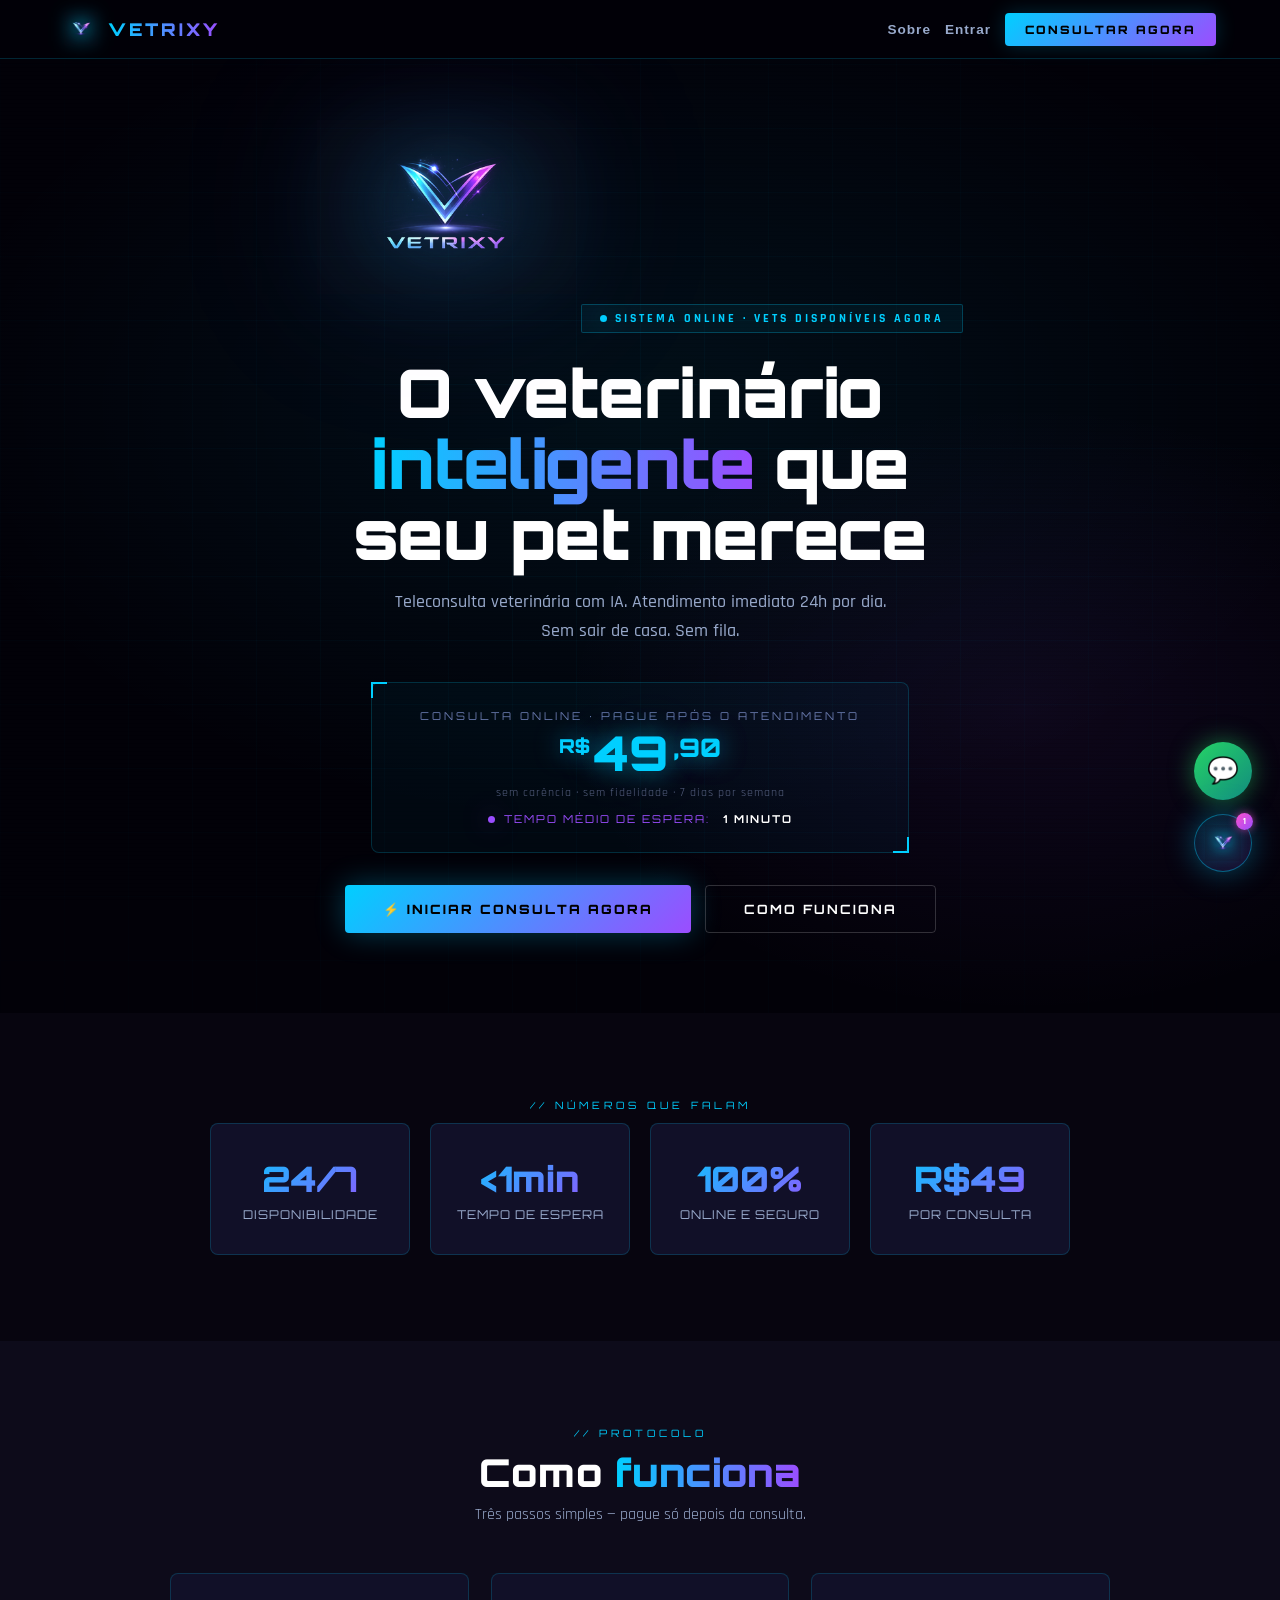
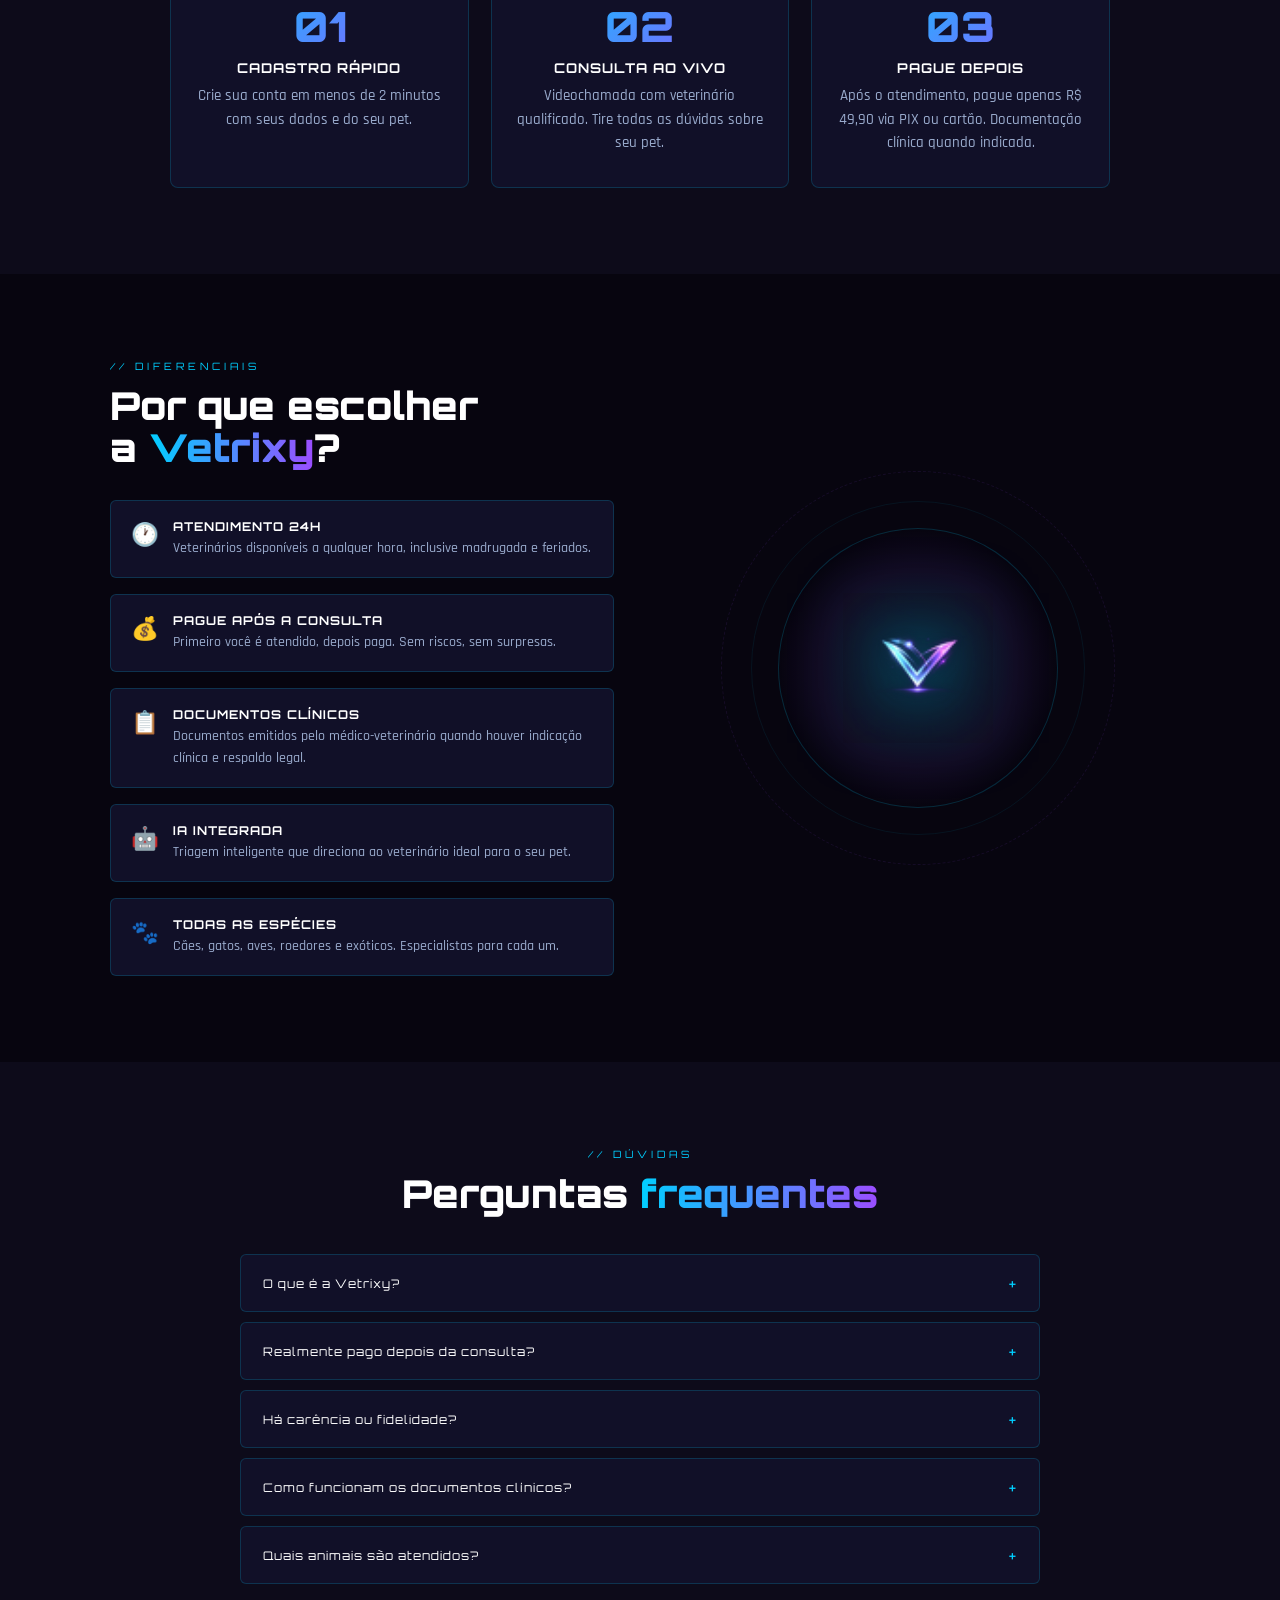
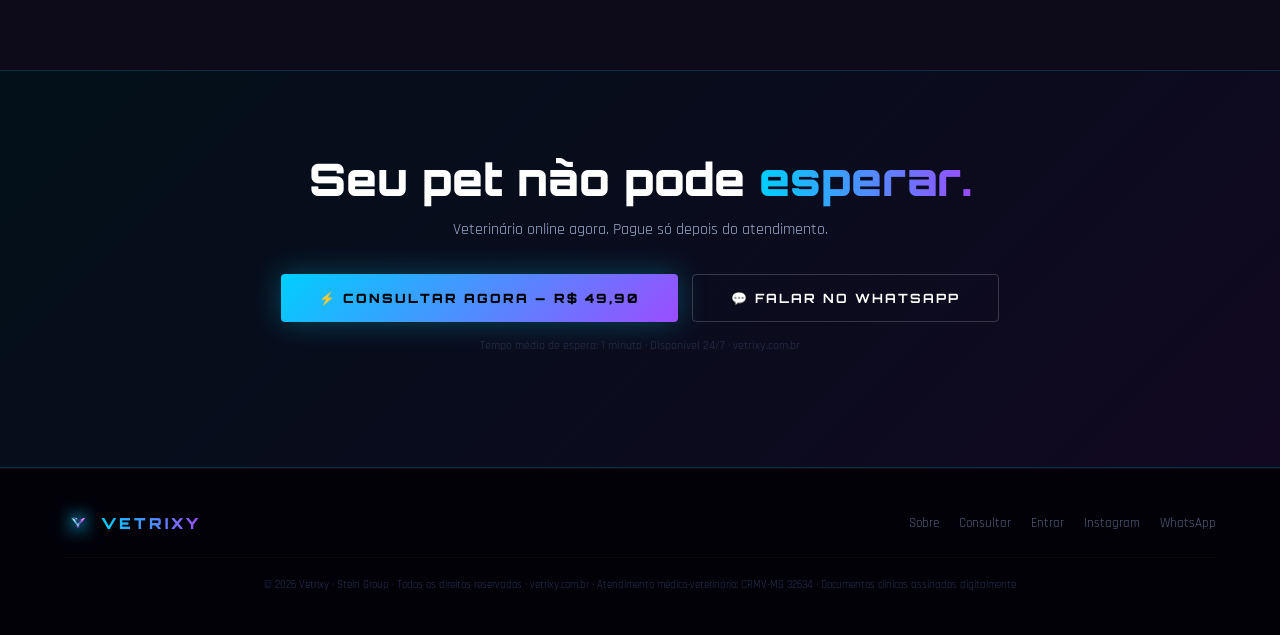
==== dashboard.html @ 33689be7 "Add files via upload" ====
<!DOCTYPE html>
<html lang="pt-BR">
<head>
<meta charset="UTF-8">
<meta name="viewport" content="width=device-width, initial-scale=1.0">
<title>Vetrixy – Dashboard Veterinário</title>
<script src="supabase.js"></script>
<link href="https://fonts.googleapis.com/css2?family=Orbitron:wght@400;700;900&family=Rajdhani:wght@400;500;600;700&display=swap" rel="stylesheet">
<link href="ai-copilot.css" rel="stylesheet">
<link href="professional-dashboard.css" rel="stylesheet">
<style>
:root{--c:#00cfff;--p:#9b4dff;--pk:#d44dff;--darker:#020108;--dark:#07050f;--mid:#0d0b1a;--card:#111028;--border:rgba(0,207,255,0.18)}
*{margin:0;padding:0;box-sizing:border-box}
[hidden]{display:none!important}
body{font-family:'Rajdhani',sans-serif;background:var(--darker);color:#fff;min-height:100vh;display:flex}
.sidebar{width:220px;flex-shrink:0;background:var(--dark);border-right:1px solid var(--border);display:flex;flex-direction:column;position:fixed;left:0;top:0;bottom:0;z-index:100}
.sb-logo{padding:18px 16px;border-bottom:1px solid var(--border);display:flex;align-items:center;gap:9px}
.sb-logo img{height:28px;filter:drop-shadow(0 0 7px var(--c))}
.sb-brand{font-family:'Orbitron',sans-serif;font-weight:900;font-size:.9rem;letter-spacing:3px;background:linear-gradient(90deg,var(--c),var(--p));-webkit-background-clip:text;-webkit-text-fill-color:transparent;background-clip:text}
.sb-user{padding:16px;border-bottom:1px solid var(--border);text-align:center}
.sb-avatar{width:50px;height:50px;border-radius:50%;background:linear-gradient(135deg,rgba(0,207,255,.2),rgba(155,77,255,.2));border:2px solid var(--c);display:flex;align-items:center;justify-content:center;font-size:1.3rem;margin:0 auto 8px}
.sb-name{font-family:'Orbitron',sans-serif;font-size:.72rem;color:#fff;font-weight:700;letter-spacing:1px}
.sb-crmv{font-size:.7rem;color:#556080;margin-top:2px}
.sb-online{display:flex;align-items:center;justify-content:center;gap:5px;font-size:.65rem;color:var(--c);margin-top:4px;font-family:'Orbitron',sans-serif;letter-spacing:1px}
.dot{width:6px;height:6px;border-radius:50%;background:var(--c);animation:blink 1.3s infinite}
@keyframes blink{0%,100%{opacity:1}50%{opacity:.15}}
.sb-nav{flex:1;padding:10px 0}
.sb-item{display:flex;align-items:center;gap:10px;padding:12px 16px;cursor:pointer;color:#99aacc;font-weight:600;font-size:.88rem;border-left:3px solid transparent;background:none;border-top:none;border-right:none;border-bottom:none;width:100%;text-align:left;transition:all .2s}
.sb-item:hover{color:#fff;background:rgba(0,207,255,.05)}
.sb-item.active{color:var(--c);background:rgba(0,207,255,.08);border-left-color:var(--c)}
.sb-item .ic{font-size:1rem;width:20px;text-align:center}
.sb-sep{height:1px;background:rgba(255,255,255,.05);margin:6px 14px}
.sb-footer{padding:14px 16px;border-top:1px solid var(--border)}
.btn-logout{width:100%;background:transparent;border:1px solid rgba(255,79,107,.3);color:#ff8099;padding:9px;border-radius:6px;cursor:pointer;font-family:'Orbitron',sans-serif;font-size:.6rem;letter-spacing:2px;font-weight:700;transition:all .2s}
.btn-logout:hover{background:rgba(255,79,107,.1)}
.main{margin-left:220px;flex:1;display:flex;flex-direction:column;min-height:100vh}
.topbar{background:rgba(7,5,15,.95);backdrop-filter:blur(16px);border-bottom:1px solid var(--border);padding:12px 24px;display:flex;align-items:center;justify-content:space-between;position:sticky;top:0;z-index:50}
.topbar-title{font-family:'Orbitron',sans-serif;font-weight:900;font-size:.86rem;color:#fff;letter-spacing:2px}
.topbar-right{display:flex;align-items:center;gap:12px}
.menu-tog{display:none;background:none;border:none;color:#fff;font-size:1.2rem;cursor:pointer}
.btn-new{background:linear-gradient(135deg,var(--c),var(--p));color:#000;padding:8px 18px;border-radius:4px;border:none;font-family:'Orbitron',sans-serif;font-weight:900;font-size:.65rem;letter-spacing:2px;cursor:pointer;transition:all .2s}
.btn-new:hover{box-shadow:0 0 18px rgba(0,207,255,.4)}
.content{flex:1;padding:24px}
.page{display:none}
.page.active{display:block}

/* STATS */
.stats{display:grid;grid-template-columns:repeat(auto-fit,minmax(160px,1fr));gap:14px;margin-bottom:24px}
.stat{background:var(--card);border:1px solid var(--border);border-radius:9px;padding:20px 16px;transition:border-color .3s;position:relative;overflow:hidden}
.stat::before{content:'';position:absolute;top:0;left:0;right:0;height:2px;background:linear-gradient(90deg,var(--c),var(--p));opacity:0;transition:opacity .3s}
.stat:hover{border-color:rgba(0,207,255,.4)}
.stat:hover::before{opacity:1}
.stat-ic{font-size:1.4rem;margin-bottom:8px}
.stat-val{font-family:'Orbitron',sans-serif;font-weight:900;font-size:1.6rem;background:linear-gradient(135deg,var(--c),var(--p));-webkit-background-clip:text;-webkit-text-fill-color:transparent;background-clip:text}
.stat-lbl{font-size:.72rem;color:#99aacc;margin-top:3px;font-family:'Orbitron',sans-serif;letter-spacing:.5px}

/* SECTION HEADERS */
.sec-hdr{display:flex;align-items:center;justify-content:space-between;margin-bottom:16px}
.sec-tag{font-family:'Orbitron',sans-serif;font-size:.58rem;letter-spacing:3px;color:var(--c);margin-bottom:4px}
.sec-title{font-family:'Orbitron',sans-serif;font-weight:900;font-size:.9rem;color:#fff;letter-spacing:1px}

/* TABLE */
.tbl-wrap{background:var(--card);border:1px solid var(--border);border-radius:9px;overflow:hidden;margin-bottom:20px}
.tbl{width:100%;border-collapse:collapse}
.tbl th{font-family:'Orbitron',sans-serif;font-size:.58rem;letter-spacing:2px;color:var(--c);text-align:left;padding:12px 14px;border-bottom:1px solid var(--border);background:rgba(0,207,255,.03);text-transform:uppercase}
.tbl td{padding:13px 14px;border-bottom:1px solid rgba(255,255,255,.05);font-size:.88rem;color:#ccd6ff;font-weight:500;vertical-align:middle}
.tbl tr:hover td{background:rgba(0,207,255,.03);color:#fff}
.tbl tr:last-child td{border-bottom:none}
.badge{display:inline-block;padding:3px 9px;border-radius:3px;font-family:'Orbitron',sans-serif;font-size:.56rem;letter-spacing:1px;font-weight:700}
.bd-ok{background:rgba(0,207,255,.12);color:var(--c);border:1px solid rgba(0,207,255,.25)}
.bd-pend{background:rgba(155,77,255,.12);color:var(--p);border:1px solid rgba(155,77,255,.25)}
.bd-urg{background:rgba(255,79,107,.12);color:#ff8099;border:1px solid rgba(255,79,107,.25)}
.btn-tbl{background:rgba(0,207,255,.08);border:1px solid rgba(0,207,255,.2);color:var(--c);padding:5px 12px;border-radius:4px;cursor:pointer;font-family:'Orbitron',sans-serif;font-size:.58rem;letter-spacing:1px;transition:all .2s;font-weight:700}
.btn-tbl:hover{background:rgba(0,207,255,.2)}
.btn-tbl.warn{color:#ff8099;border-color:rgba(255,79,107,.3);background:rgba(255,79,107,.08)}
.btn-tbl.warn:hover{background:rgba(255,79,107,.18)}
.tbl-actions{display:flex;gap:6px;flex-wrap:wrap;justify-content:flex-end}
.patient-hero{display:flex;justify-content:space-between;gap:18px;align-items:flex-start;margin-bottom:16px;padding:18px;border:1px solid var(--border);border-radius:9px;background:linear-gradient(135deg,rgba(0,207,255,.07),rgba(155,77,255,.08))}
.patient-name{font-family:'Orbitron',sans-serif;font-size:1.1rem;font-weight:900;color:#fff;margin-bottom:5px}
.patient-meta{color:#99aacc;font-size:.88rem}
.detail-grid{display:grid;grid-template-columns:repeat(3,1fr);gap:10px;margin-bottom:16px}
.detail-item{background:#15112a;border:1px solid rgba(255,255,255,.06);padding:12px;border-radius:7px;min-height:66px}
.detail-item small{display:block;color:var(--c);font-family:'Orbitron',sans-serif;font-size:.52rem;letter-spacing:1.4px;margin-bottom:5px;text-transform:uppercase}
.detail-item span{color:#e9edff;font-weight:600;word-break:break-word}
.quick-actions{display:flex;gap:8px;flex-wrap:wrap;margin-bottom:16px}
.history-list{display:flex;flex-direction:column;gap:8px}
.history-item{display:flex;justify-content:space-between;gap:12px;align-items:center;padding:11px 12px;border:1px solid rgba(255,255,255,.07);background:#15112a;border-radius:7px}
.history-item strong{color:#fff}.history-item small{color:#7080a8}
.admin-note{padding:12px 14px;border:1px solid rgba(155,77,255,.3);background:rgba(155,77,255,.08);border-radius:7px;color:#c9b1ff;margin-bottom:16px}

/* MODAL */
.modal-ov{position:fixed;inset:0;z-index:500;background:rgba(0,0,0,.85);display:none;align-items:center;justify-content:center;padding:16px}
.modal-ov.open{display:flex}
.modal{background:#0d0b1a;border:1px solid var(--border);border-radius:12px;width:100%;max-width:700px;max-height:90vh;overflow-y:auto;animation:min .25s ease}
@keyframes min{from{opacity:0;transform:translateY(16px)}to{opacity:1;transform:none}}
.modal-hdr{padding:18px 22px;border-bottom:1px solid var(--border);display:flex;align-items:center;justify-content:space-between;position:sticky;top:0;background:#0d0b1a;z-index:1}
.modal-title{font-family:'Orbitron',sans-serif;font-size:.82rem;color:#fff;letter-spacing:2px}
.modal-body{padding:22px}
.btn-close{background:rgba(255,255,255,.08);border:none;color:#fff;width:32px;height:32px;border-radius:5px;cursor:pointer;font-size:1.1rem}

/* FORMS */
.fgrid2{display:grid;grid-template-columns:1fr 1fr;gap:14px;margin-bottom:14px}
.fgrid3{display:grid;grid-template-columns:1fr 1fr 1fr;gap:14px;margin-bottom:14px}
.fgrid1{display:grid;grid-template-columns:1fr;gap:14px;margin-bottom:14px}
.f{display:flex;flex-direction:column;gap:6px}
.f label{font-family:'Orbitron',sans-serif;font-size:.58rem;letter-spacing:2px;color:var(--c);font-weight:600;text-transform:uppercase}
.f input,.f select,.f textarea{background:#1a1530;border:1.5px solid #2a3060;border-radius:6px;padding:11px 13px;color:#fff;font-family:'Rajdhani',sans-serif;font-size:.93rem;font-weight:600;outline:none;transition:border-color .2s;width:100%}
.f input:focus,.f select:focus,.f textarea:focus{border-color:var(--c);box-shadow:0 0 0 3px rgba(0,207,255,.1)}
.f input::placeholder,.f textarea::placeholder{color:#445070;font-weight:400}
.f select option{background:#1a1530}
.f textarea{resize:vertical;min-height:80px;line-height:1.5}
.card-sec{background:var(--card);border:1px solid var(--border);border-radius:9px;padding:18px;margin-bottom:14px}
.card-sec-title{font-family:'Orbitron',sans-serif;font-size:.62rem;letter-spacing:2px;color:var(--c);margin-bottom:14px;display:flex;align-items:center;gap:8px}
.card-sec-title::after{content:'';flex:1;height:1px;background:var(--border)}
.med-list{display:flex;flex-direction:column;gap:9px;margin-bottom:10px}
.med-row{display:grid;grid-template-columns:2fr 1fr 1fr 1fr 34px;gap:9px;align-items:end;background:rgba(0,207,255,.03);border:1px solid rgba(0,207,255,.1);border-radius:6px;padding:11px}
.exam-row{display:grid;grid-template-columns:2fr 1fr 34px;gap:9px;align-items:end;background:rgba(155,77,255,.03);border:1px solid rgba(155,77,255,.1);border-radius:6px;padding:11px}
.btn-add{background:rgba(0,207,255,.08);border:1px solid rgba(0,207,255,.25);color:var(--c);padding:8px 16px;border-radius:5px;cursor:pointer;font-family:'Orbitron',sans-serif;font-size:.6rem;letter-spacing:2px;font-weight:700;transition:all .2s}
.btn-add:hover{background:rgba(0,207,255,.18)}
.btn-add-p{background:rgba(155,77,255,.08);border:1px solid rgba(155,77,255,.25);color:var(--p);padding:8px 16px;border-radius:5px;cursor:pointer;font-family:'Orbitron',sans-serif;font-size:.6rem;letter-spacing:2px;font-weight:700;transition:all .2s}
.btn-add-p:hover{background:rgba(155,77,255,.18)}
.btn-rm{background:rgba(255,79,107,.08);border:1px solid rgba(255,79,107,.25);color:#ff8099;width:34px;height:34px;border-radius:5px;cursor:pointer;font-size:.9rem;transition:all .2s}
.btn-rm:hover{background:rgba(255,79,107,.2)}
.modal-footer{padding:16px 22px;border-top:1px solid var(--border);display:flex;gap:10px;justify-content:flex-end}
.btn-save{background:linear-gradient(135deg,var(--c),var(--p));color:#000;padding:12px 28px;border-radius:5px;border:none;font-family:'Orbitron',sans-serif;font-weight:900;font-size:.72rem;letter-spacing:2px;cursor:pointer;transition:all .25s;box-shadow:0 0 20px rgba(0,207,255,.25)}
.btn-save:hover{transform:translateY(-1px);box-shadow:0 0 35px rgba(0,207,255,.45)}
.btn-pdf{background:rgba(155,77,255,.1);border:1px solid rgba(155,77,255,.3);color:var(--p);padding:12px 22px;border-radius:5px;border:none;font-family:'Orbitron',sans-serif;font-weight:700;font-size:.68rem;letter-spacing:2px;cursor:pointer;transition:all .2s}
.btn-pdf:hover{background:rgba(155,77,255,.2)}
.btn-ghost{background:transparent;border:1.5px solid #3a4070;color:#ccd6ff;padding:12px 22px;border-radius:5px;font-family:'Orbitron',sans-serif;font-weight:700;font-size:.7rem;letter-spacing:2px;cursor:pointer;transition:all .2s}
.btn-ghost:hover{border-color:#fff;color:#fff}

/* DOC TABS */
.doc-tabs{display:flex;gap:8px;margin-bottom:16px;flex-wrap:wrap}
.doc-tab{padding:8px 16px;border-radius:5px;border:1px solid #2a3060;background:#1a1530;color:#99aacc;font-family:'Orbitron',sans-serif;font-size:.62rem;letter-spacing:1px;cursor:pointer;transition:all .2s;font-weight:700}
.doc-tab.active{background:rgba(0,207,255,.1);border-color:var(--c);color:var(--c)}
.doc-panel{display:none}
.doc-panel.active{display:block}

/* LOADING */
.loading{text-align:center;padding:40px;color:#556080;font-family:'Orbitron',sans-serif;font-size:.75rem;letter-spacing:2px}

/* EMPTY */
.empty{text-align:center;padding:48px 20px;color:#445070}
.empty-ic{font-size:2.8rem;margin-bottom:12px;opacity:.4}
.empty p{font-size:.88rem;margin-bottom:14px}

/* SEARCH */
.search-bar{display:flex;gap:10px;margin-bottom:18px}
.search-bar input{flex:1;background:#1a1530;border:1.5px solid #2a3060;border-radius:7px;padding:10px 14px;color:#fff;font-family:'Rajdhani',sans-serif;font-size:.9rem;outline:none;transition:border-color .2s}
.search-bar input:focus{border-color:var(--c)}
.search-bar input::placeholder{color:#445070}

/* LANG SELECT */
.lang-sel{display:flex;gap:6px;margin-bottom:14px}
.lang-btn{padding:7px 14px;border-radius:4px;border:1px solid #2a3060;background:#1a1530;color:#ccd6ff;font-family:'Orbitron',sans-serif;font-size:.6rem;letter-spacing:1px;cursor:pointer;transition:all .2s;font-weight:700}
.lang-btn.active{background:rgba(0,207,255,.12);border-color:var(--c);color:var(--c)}

@media(max-width:768px){
  .sidebar{transform:translateX(-100%);transition:transform .3s}
  .sidebar.open{transform:translateX(0)}
  .main{margin-left:0}
  .menu-tog{display:block}
  .fgrid2,.fgrid3{grid-template-columns:1fr}
  .med-row{grid-template-columns:1fr 1fr}
  .exam-row{grid-template-columns:1fr}
  .stats{grid-template-columns:1fr 1fr}
  .detail-grid{grid-template-columns:1fr 1fr}
  .patient-hero{flex-direction:column}
  .tbl-actions{justify-content:flex-start}
}
</style>
</head>
<body>

<!-- SIDEBAR -->
<aside class="sidebar" id="sidebar">
  <div class="sb-logo">
    <img src="[data-uri]" alt="V">
    <span class="sb-brand">VETRIXY</span>
  </div>
  <div class="sb-user">
    <div class="sb-avatar">🩺</div>
    <div class="sb-name" id="sb-nome">Carregando...</div>
    <div class="sb-crmv" id="sb-crmv"></div>
    <div class="sb-online"><span class="dot"></span>ONLINE</div>
  </div>
  <nav class="sb-nav">
    <button class="sb-item active" onclick="showPage('home',this)"><span class="ic">🏠</span>Dashboard</button>
    <button class="sb-item" onclick="showPage('pacientes',this)"><span class="ic">🐾</span>Pacientes</button>
    <button class="sb-item" onclick="showPage('prontuarios',this)"><span class="ic">📋</span>Prontuários</button>
    <button class="sb-item" onclick="showPage('receitas',this)"><span class="ic">💊</span>Receituários</button>
    <button class="sb-item" onclick="showPage('requisicoes',this)"><span class="ic">🔬</span>Requisições</button>
    <button class="sb-item" onclick="showPage('ia',this)"><span class="ic">✦</span>Copiloto IA</button>
    <div class="sb-sep"></div>
    <button class="sb-item" id="nav-admin" hidden onclick="showPage('admin',this)"><span class="ic">🛡️</span>Administração</button>
    <button class="sb-item" onclick="showPage('perfil',this)"><span class="ic">👤</span>Meu Perfil</button>
  </nav>
  <div class="sb-footer">
    <button class="btn-logout" onclick="logout()">⏻ SAIR</button>
  </div>
</aside>

<!-- MAIN -->
<div class="main">
  <div class="topbar">
    <div style="display:flex;align-items:center;gap:12px">
      <button class="menu-tog" onclick="document.getElementById('sidebar').classList.toggle('open')">☰</button>
      <span class="topbar-title" id="topbar-title">DASHBOARD</span>
    </div>
    <div class="topbar-right">
      <button class="btn-new" onclick="openModal('novo-prontuario')">+ NOVO PRONTUÁRIO</button>
    </div>
  </div>

  <div class="content">

    <!-- HOME -->
    <div class="page active" id="pg-home">
      <div class="stats" id="stats-grid">
        <div class="stat"><div class="stat-ic">🐾</div><div class="stat-val" id="st-pacientes">0</div><div class="stat-lbl">Pacientes</div></div>
        <div class="stat"><div class="stat-ic">📋</div><div class="stat-val" id="st-prontuarios">0</div><div class="stat-lbl">Prontuários</div></div>
        <div class="stat"><div class="stat-ic">💊</div><div class="stat-val" id="st-receitas">0</div><div class="stat-lbl">Receituários</div></div>
        <div class="stat"><div class="stat-ic">🔬</div><div class="stat-val" id="st-requisicoes">0</div><div class="stat-lbl">Requisições</div></div>
      </div>
      <div class="dashboard-insights" aria-label="Indicadores do consultório">
        <section class="insight-card">
          <div class="insight-head"><div><div class="insight-title">ATIVIDADE CLÍNICA</div><div class="insight-kicker">Prontuários e documentos nos últimos 6 meses</div></div><span class="insight-badge">VISÃO GERAL</span></div>
          <div class="activity-chart" id="activity-chart"><div class="insight-empty" style="width:100%">Carregando indicadores…</div></div>
        </section>
        <section class="insight-card">
          <div class="insight-head"><div><div class="insight-title">PERFIL DOS PACIENTES</div><div class="insight-kicker">Distribuição atual por espécie</div></div><span class="insight-badge">BASE ATIVA</span></div>
          <div class="insight-body"><div class="donut" id="species-donut"><div class="donut-center"><strong>0</strong><span>pacientes</span></div></div><div class="legend" id="species-legend"></div></div>
        </section>
      </div>
      <div class="sec-hdr">
        <div><div class="sec-tag">// RECENTES</div><div class="sec-title">Últimos prontuários</div></div>
      </div>
      <div class="tbl-wrap">
        <table class="tbl">
          <thead><tr><th>Pet</th><th>Tutor</th><th>Tipo</th><th>Data</th><th>Status</th><th></th></tr></thead>
          <tbody id="tbl-home"></tbody>
        </table>
      </div>
    </div>

    <!-- PACIENTES -->
    <div class="page" id="pg-pacientes">
      <div class="sec-hdr">
        <div><div class="sec-tag">// CADASTRO</div><div class="sec-title">Pacientes</div></div>
        <button class="btn-new" onclick="novoPaciente()">+ NOVO PACIENTE</button>
      </div>
      <div class="search-bar">
        <input type="text" id="search-pac" placeholder="Buscar por nome do pet ou tutor..." oninput="filterPacientes()">
      </div>
      <div class="tbl-wrap">
        <table class="tbl">
          <thead><tr><th>Pet</th><th>Espécie</th><th>Raça</th><th>Tutor</th><th>Contato</th><th></th></tr></thead>
          <tbody id="tbl-pacientes"></tbody>
        </table>
      </div>
    </div>

    <!-- PRONTUÁRIOS -->
    <div class="page" id="pg-prontuarios">
      <div class="sec-hdr">
        <div><div class="sec-tag">// HISTÓRICO CLÍNICO</div><div class="sec-title">Prontuários</div></div>
        <button class="btn-new" onclick="openModal('novo-prontuario')">+ NOVO</button>
      </div>
      <div class="tbl-wrap">
        <table class="tbl">
          <thead><tr><th>Pet</th><th>Tutor</th><th>Motivo</th><th>Avaliação</th><th>Data</th><th></th></tr></thead>
          <tbody id="tbl-pront"></tbody>
        </table>
      </div>
    </div>

    <!-- RECEITUÁRIOS -->
    <div class="page" id="pg-receitas">
      <div class="sec-hdr">
        <div><div class="sec-tag">// PRESCRIÇÃO</div><div class="sec-title">Receituários</div></div>
        <button class="btn-new" onclick="openModal('nova-receita')">+ NOVO</button>
      </div>
      <div class="tbl-wrap">
        <table class="tbl">
          <thead><tr><th>Nº</th><th>Pet</th><th>Tutor</th><th>Data</th><th>Validade</th><th></th></tr></thead>
          <tbody id="tbl-receitas"></tbody>
        </table>
      </div>
    </div>

    <!-- REQUISIÇÕES -->
    <div class="page" id="pg-requisicoes">
      <div class="sec-hdr">
        <div><div class="sec-tag">// EXAMES</div><div class="sec-title">Requisições de Exames</div></div>
        <button class="btn-new" onclick="openModal('nova-requisicao')">+ NOVA</button>
      </div>
      <div class="tbl-wrap">
        <table class="tbl">
          <thead><tr><th>Nº</th><th>Pet</th><th>Tutor</th><th>Exames</th><th>Data</th><th></th></tr></thead>
          <tbody id="tbl-req"></tbody>
        </table>
      </div>
    </div>

    <!-- COPILOTO IA -->
    <div class="page" id="pg-ia">
      <div class="sec-hdr">
        <div><div class="sec-tag">// APOIO À DECISÃO CLÍNICA</div><div class="sec-title">Copiloto Veterinário</div></div>
        <button class="btn-new" onclick="newAiConversation()">+ NOVA CONVERSA</button>
      </div>
      <div class="ai-shell">
        <aside class="ai-panel ai-history">
          <div class="ai-history-head">
            <div class="ai-history-title">HISTÓRICO SEGURO</div>
            <button class="btn-add" style="width:100%" onclick="newAiConversation()">NOVA CONSULTA</button>
          </div>
          <div class="ai-history-list" id="ai-history-list"><div class="loading">CARREGANDO...</div></div>
        </aside>
        <section class="ai-panel ai-chat">
          <div class="ai-chat-head">
            <div><div class="ai-chat-title">VETRIXY CLINICAL COPILOT</div><div class="ai-status">Protegido · acesso profissional</div></div>
          </div>
          <div class="ai-context">
            <div class="f"><label>Contexto do paciente (opcional)</label><select id="ai-patient"><option value="">Consulta geral (sem paciente)</option></select></div>
            <div class="ai-context-note">Somente dados clínicos necessários serão considerados.</div>
          </div>
          <div class="ai-quick">
            <button onclick="useAiPrompt('Organize uma triagem clínica e destaque os sinais de alarme para este caso: ')">Triagem</button>
            <button onclick="useAiPrompt('Liste os principais diagnósticos diferenciais, com argumentos a favor e contra: ')">Diferenciais</button>
            <button onclick="useAiPrompt('Sugira uma investigação diagnóstica por etapas, justificando cada exame: ')">Exames</button>
            <button onclick="useAiPrompt('Ajude a estruturar a conduta inicial e os pontos que precisam de confirmação: ')">Conduta</button>
            <button onclick="useAiPrompt('Transforme estas informações em uma explicação clara e cuidadosa para o tutor: ')">Tutor</button>
          </div>
          <div class="ai-messages" id="ai-messages">
            <div class="ai-welcome"><div class="ai-welcome-icon">✦</div><strong>COPILOTO CLÍNICO VETRIXY</strong><p>Use para organizar hipóteses, triagem, exames e comunicação clínica. Selecione um paciente apenas quando o contexto dele for necessário.</p></div>
          </div>
          <div class="ai-error" id="ai-error" hidden></div>
          <div class="ai-compose">
            <div class="ai-compose-row">
              <textarea id="ai-input" maxlength="4000" placeholder="Descreva o caso, a dúvida clínica ou cole os achados relevantes..."></textarea>
              <button class="btn-new ai-send" id="ai-send" onclick="sendAiMessage()">ENVIAR</button>
            </div>
            <div class="ai-disclaimer">Ferramenta de apoio exclusivo ao médico-veterinário. A resposta não substitui exame físico, protocolos locais, bula ou julgamento profissional. Em emergência, priorize estabilização e atendimento imediato.</div>
          </div>
        </section>
      </div>
    </div>

    <!-- ADMINISTRAÇÃO -->
    <div class="page" id="pg-admin">
      <div class="sec-hdr">
        <div><div class="sec-tag">// CONTROLE DE ACESSO</div><div class="sec-title">Veterinários</div></div>
        <button class="btn-new" onclick="loadVeterinarios()">↻ ATUALIZAR</button>
      </div>
      <div class="admin-note">Apenas administradores podem aprovar ou bloquear o acesso de profissionais. As contas continuam protegidas pelas permissões do banco.</div>
      <div class="search-bar">
        <input type="text" id="search-vet" placeholder="Buscar por nome, CRMV ou e-mail..." oninput="filterVeterinarios()">
      </div>
      <div class="tbl-wrap">
        <table class="tbl">
          <thead><tr><th>Profissional</th><th>CRMV</th><th>E-mail</th><th>Cadastro</th><th>Status</th><th></th></tr></thead>
          <tbody id="tbl-veterinarios"></tbody>
        </table>
      </div>
    </div>

    <!-- PERFIL -->
    <div class="page" id="pg-perfil">
      <div class="sec-hdr"><div><div class="sec-tag">// CONTA</div><div class="sec-title">Meu Perfil</div></div></div>
      <div class="card-sec">
        <div class="card-sec-title">DADOS PROFISSIONAIS</div>
        <div class="fgrid3">
          <div class="f"><label>Nome</label><input id="pf-nome" placeholder="Dr. Ana Silva"></div>
          <div class="f"><label>CRMV</label><input id="pf-crmv" placeholder="CRMV-MG 12345"></div>
          <div class="f"><label>Especialidade</label><input id="pf-esp" placeholder="Clínica Geral"></div>
          <div class="f"><label>E-mail</label><input id="pf-email" type="email" placeholder="vet@clinica.com"></div>
          <div class="f"><label>Telefone</label><input id="pf-tel" placeholder="(32) 99413-473"></div>
          <div class="f"><label>Endereço / Clínica</label><input id="pf-end" placeholder="Rua..."></div>
        </div>
        <div style="margin-top:8px">
          <button class="btn-save" onclick="savePerfil()">💾 SALVAR PERFIL</button>
        </div>
      </div>
    </div>

  </div>
</div>

<!-- ══ MODAL: NOVO PACIENTE ══ -->
<div class="modal-ov" id="modal-novo-paciente">
  <div class="modal">
    <div class="modal-hdr">
      <span class="modal-title" id="paciente-modal-title">+ NOVO PACIENTE</span>
      <button class="btn-close" onclick="closeModal('novo-paciente')">✕</button>
    </div>
    <div class="modal-body">
      <input type="hidden" id="np-id">
      <div class="fgrid3">
        <div class="f"><label>Nome do Pet</label><input id="np-nome" placeholder="Thor"></div>
        <div class="f"><label>Espécie</label><select id="np-esp"><option>Canino</option><option>Felino</option><option>Ave</option><option>Roedor</option><option>Coelho</option><option>Réptil</option><option>Outro</option></select></div>
        <div class="f"><label>Raça</label><input id="np-raca" placeholder="Golden Retriever"></div>
        <div class="f"><label>Sexo</label><select id="np-sexo"><option>Macho</option><option>Fêmea</option><option>Macho castrado</option><option>Fêmea castrada</option></select></div>
        <div class="f"><label>Idade</label><input id="np-idade" placeholder="3 anos"></div>
        <div class="f"><label>Peso</label><input id="np-peso" placeholder="28 kg"></div>
        <div class="f"><label>Cor / Pelagem</label><input id="np-cor" placeholder="Dourado"></div>
        <div class="f"><label>Microchip</label><input id="np-chip" placeholder="900012345678901"></div>
        <div class="f"><label>Data de nascimento</label><input id="np-nasc" type="date"></div>
      </div>
      <div class="fgrid2">
        <div class="f"><label>Tutor / Responsável</label><input id="np-tutor" placeholder="João Silva"></div>
        <div class="f"><label>CPF do Tutor</label><input id="np-cpf" placeholder="000.000.000-00"></div>
        <div class="f"><label>WhatsApp</label><input id="np-tel" placeholder="(32) 99999-9999"></div>
        <div class="f"><label>E-mail do Tutor</label><input id="np-email" placeholder="tutor@email.com"></div>
      </div>
      <div class="fgrid1">
        <div class="f"><label>Observações</label><textarea id="np-obs" placeholder="Alergias, condições especiais..."></textarea></div>
      </div>
    </div>
    <div class="modal-footer">
      <button class="btn-ghost" onclick="closeModal('novo-paciente')">CANCELAR</button>
      <button class="btn-save" id="paciente-save-button" onclick="salvarPaciente()">💾 SALVAR PACIENTE</button>
    </div>
  </div>
</div>

<!-- ══ MODAL: FICHA DO PACIENTE ══ -->
<div class="modal-ov" id="modal-ficha-paciente">
  <div class="modal">
    <div class="modal-hdr">
      <span class="modal-title">🐾 FICHA DO PACIENTE</span>
      <button class="btn-close" onclick="closeModal('ficha-paciente')">✕</button>
    </div>
    <div class="modal-body">
      <div id="paciente-detalhes"></div>
      <div class="card-sec">
        <div class="card-sec-title">HISTÓRICO CLÍNICO</div>
        <div class="history-list" id="paciente-historico"><div class="loading">CARREGANDO...</div></div>
      </div>
    </div>
    <div class="modal-footer">
      <button class="btn-ghost" onclick="closeModal('ficha-paciente')">FECHAR</button>
    </div>
  </div>
</div>

<!-- ══ MODAL: NOVO PRONTUÁRIO ══ -->
<div class="modal-ov" id="modal-novo-prontuario">
  <div class="modal">
    <div class="modal-hdr">
      <span class="modal-title">📋 NOVO PRONTUÁRIO</span>
      <button class="btn-close" onclick="closeModal('novo-prontuario')">✕</button>
    </div>
    <div class="modal-body">
      <input type="hidden" id="pr-paciente-id">
      <div class="fgrid2" style="margin-bottom:14px">
        <div class="f"><label>Pet (nome)</label><input id="pr-pet" placeholder="Thor"></div>
        <div class="f"><label>Espécie</label><select id="pr-esp"><option>Canino</option><option>Felino</option><option>Ave</option><option>Roedor</option><option>Outro</option></select></div>
        <div class="f"><label>Tutor</label><input id="pr-tutor" placeholder="João Silva"></div>
        <div class="f"><label>Peso atual</label><input id="pr-peso" placeholder="28 kg"></div>
      </div>
      <div class="card-sec">
        <div class="card-sec-title">ANAMNESE</div>
        <div class="fgrid1">
          <div class="f"><label>Queixa principal / Motivo</label><textarea id="pr-motivo" placeholder="Animal apresentou vômitos há 2 dias..."></textarea></div>
          <div class="f"><label>Achados do exame físico</label><textarea id="pr-achados" placeholder="Temp: 38.9°C · FC: 110 bpm · FR: 28 mrm · Mucosas: normocoradas..."></textarea></div>
          <div class="f"><label>Avaliação do caso</label><textarea id="pr-diag" placeholder="Gastroenterite aguda — suspeita..."></textarea></div>
          <div class="f"><label>Conduta / Orientações</label><textarea id="pr-conduta" placeholder="Iniciar hidratação oral, dieta branda por 3 dias..."></textarea></div>
          <div class="f"><label>Prognóstico</label><select id="pr-prog"><option>Favorável</option><option>Reservado</option><option>Desfavorável</option><option>Grave</option></select></div>
          <div class="f"><label>Observações</label><textarea id="pr-obs" placeholder="Retornar em 5 dias..."></textarea></div>
        </div>
      </div>
      <div class="fgrid2">
        <div class="f"><label>Data</label><input type="date" id="pr-data"></div>
        <div class="f"><label>Status</label><select id="pr-status"><option>Concluído</option><option>Em acompanhamento</option><option>Urgente</option></select></div>
      </div>
    </div>
    <div class="modal-footer">
      <button class="btn-ghost" onclick="closeModal('novo-prontuario')">CANCELAR</button>
      <button class="btn-save" onclick="salvarProntuario()">💾 SALVAR</button>
    </div>
  </div>
</div>

<!-- ══ MODAL: NOVA RECEITA ══ -->
<div class="modal-ov" id="modal-nova-receita">
  <div class="modal">
    <div class="modal-hdr">
      <span class="modal-title">💊 NOVO RECEITUÁRIO</span>
      <button class="btn-close" onclick="closeModal('nova-receita')">✕</button>
    </div>
    <div class="modal-body">
      <input type="hidden" id="rx-paciente-id">
      <div class="lang-sel">
        <button class="lang-btn active" onclick="setRxLang('pt',this)">PT</button>
        <button class="lang-btn" onclick="setRxLang('en',this)">EN</button>
        <button class="lang-btn" onclick="setRxLang('es',this)">ES</button>
      </div>
      <div class="fgrid3">
        <div class="f"><label>Pet</label><input id="rx-pet" placeholder="Thor"></div>
        <div class="f"><label>Espécie</label><select id="rx-esp"><option>Canino</option><option>Felino</option><option>Ave</option><option>Roedor</option><option>Outro</option></select></div>
        <div class="f"><label>Raça / Idade / Peso</label><input id="rx-info" placeholder="Golden · 3a · 28kg"></div>
        <div class="f"><label>Tutor</label><input id="rx-tutor" placeholder="João Silva"></div>
        <div class="f"><label>CPF</label><input id="rx-cpf" placeholder="000.000.000-00"></div>
        <div class="f"><label>Nº Receita</label><input id="rx-num" placeholder="RX-2026-001"></div>
      </div>
      <div class="card-sec">
        <div class="card-sec-title">MEDICAMENTOS</div>
        <div class="med-list" id="rx-meds">
          <div class="med-row">
            <div class="f"><label>Medicamento</label><input placeholder="Amoxicilina 500mg"></div>
            <div class="f"><label>Dose</label><input placeholder="1 comp."></div>
            <div class="f"><label>Frequência</label><input placeholder="2x/dia"></div>
            <div class="f"><label>Duração</label><input placeholder="7 dias"></div>
            <button class="btn-rm" onclick="this.closest('.med-row').remove()">✕</button>
          </div>
        </div>
        <button class="btn-add" onclick="addMedRow('rx-meds')">+ MEDICAMENTO</button>
      </div>
      <div class="fgrid1">
        <div class="f"><label>Instruções de uso</label><textarea id="rx-inst" placeholder="Administrar com alimento..."></textarea></div>
        <div class="f"><label>Avaliação do caso</label><input id="rx-diag" placeholder="Infecção bacteriana..."></div>
        <div class="f"><label>Observações</label><textarea id="rx-obs" placeholder="Retornar em 10 dias..."></textarea></div>
      </div>
      <div class="fgrid3">
        <div class="f"><label>Data</label><input type="date" id="rx-data"></div>
        <div class="f"><label>Validade</label><select id="rx-val"><option>30 dias</option><option>60 dias</option><option>90 dias</option><option>6 meses</option></select></div>
        <div class="f"><label>Sexo do pet</label><select id="rx-sexo"><option>Macho</option><option>Fêmea</option><option>Macho castrado</option><option>Fêmea castrada</option></select></div>
      </div>
    </div>
    <div class="modal-footer">
      <button class="btn-ghost" onclick="closeModal('nova-receita')">CANCELAR</button>
      <button class="btn-pdf" onclick="gerarPDFReceita()">📄 GERAR PDF</button>
      <button class="btn-save" onclick="salvarReceita()">💾 SALVAR</button>
    </div>
  </div>
</div>

<!-- ══ MODAL: NOVA REQUISIÇÃO ══ -->
<div class="modal-ov" id="modal-nova-requisicao">
  <div class="modal">
    <div class="modal-hdr">
      <span class="modal-title">🔬 NOVA REQUISIÇÃO DE EXAMES</span>
      <button class="btn-close" onclick="closeModal('nova-requisicao')">✕</button>
    </div>
    <div class="modal-body">
      <input type="hidden" id="rq-paciente-id">
      <div class="lang-sel">
        <button class="lang-btn active" onclick="setReqLang('pt',this)">PT</button>
        <button class="lang-btn" onclick="setReqLang('en',this)">EN</button>
        <button class="lang-btn" onclick="setReqLang('es',this)">ES</button>
      </div>
      <div class="fgrid3">
        <div class="f"><label>Pet</label><input id="rq-pet" placeholder="Thor"></div>
        <div class="f"><label>Espécie</label><select id="rq-esp"><option>Canino</option><option>Felino</option><option>Ave</option><option>Roedor</option><option>Outro</option></select></div>
        <div class="f"><label>Raça / Idade / Peso</label><input id="rq-info" placeholder="Golden · 3a · 28kg"></div>
        <div class="f"><label>Tutor</label><input id="rq-tutor" placeholder="João Silva"></div>
        <div class="f"><label>CPF</label><input id="rq-cpf" placeholder="000.000.000-00"></div>
        <div class="f"><label>Nº Requisição</label><input id="rq-num" placeholder="REQ-2026-001"></div>
      </div>
      <div class="card-sec" style="border-color:rgba(155,77,255,.2)">
        <div class="card-sec-title" style="color:var(--p)">EXAMES SOLICITADOS</div>
        <div class="med-list" id="rq-exames">
          <div class="exam-row">
            <div class="f"><label>Exame</label>
              <select>
                <option>Hemograma completo</option>
                <option>Bioquímico sérico</option>
                <option>Urinálise (EAS)</option>
                <option>Coproparasitológico</option>
                <option>Radiografia torácica</option>
                <option>Radiografia abdominal</option>
                <option>Ultrassonografia abdominal</option>
                <option>Ecocardiograma</option>
                <option>Eletrocardiograma</option>
                <option>Citologia</option>
                <option>Cultura e antibiograma</option>
                <option>Teste FIV/FeLV</option>
                <option>Teste de leishmaniose</option>
                <option>Teste de Erlichia/Anaplasma</option>
                <option>Dosagem hormonal (T4)</option>
                <option>Gasometria</option>
                <option>Outro (especificar)</option>
              </select>
            </div>
            <div class="f"><label>Observação</label><input placeholder="Jejum de 8h..."></div>
            <button class="btn-rm" onclick="this.closest('.exam-row').remove()">✕</button>
          </div>
        </div>
        <button class="btn-add-p" onclick="addExamRow()">+ EXAME</button>
      </div>
      <div class="fgrid1">
        <div class="f"><label>Hipótese diagnóstica / Justificativa clínica</label><textarea id="rq-hip" placeholder="Suspeita de insuficiência renal crônica — solicita-se avaliação laboratorial completa..."></textarea></div>
        <div class="f"><label>Orientações ao laboratório</label><textarea id="rq-orient" placeholder="Animal em jejum de 8 horas. Coleta preferencial pela manhã..."></textarea></div>
        <div class="f"><label>Observações</label><textarea id="rq-obs" placeholder="Urgência: moderada. Retornar com resultados em 5 dias..."></textarea></div>
      </div>
      <div class="fgrid2">
        <div class="f"><label>Data</label><input type="date" id="rq-data"></div>
        <div class="f"><label>Prioridade</label><select id="rq-prio"><option>Rotina</option><option>Moderada</option><option>Urgente</option></select></div>
      </div>
    </div>
    <div class="modal-footer">
      <button class="btn-ghost" onclick="closeModal('nova-requisicao')">CANCELAR</button>
      <button class="btn-pdf" onclick="gerarPDFRequisicao()">📄 GERAR PDF</button>
      <button class="btn-save" onclick="salvarRequisicao()">💾 SALVAR</button>
    </div>
  </div>
</div>

<script src="ai-copilot.js"></script>
<script src="professional-dashboard.js"></script>
<script>
// ══ SUPABASE CONFIG ══
const SUPABASE_URL = 'https://tyatloypqlhfbslnrvfg.supabase.co';
const SUPABASE_KEY = 'sb_publishable_-FsUsTM6bRmSS0GOWffLsA_AymjZGNM';
const sb = window.supabase.createClient(SUPABASE_URL, SUPABASE_KEY);
const OWNER_EMAIL = 'henriqueschuchtervet@gmail.com';

const LOGO = '[data-uri]';
let vetData = {};
let rxLang = 'pt', reqLang = 'pt';
let allPacientes = [];
let allProntuarios = [];
let allReceitas = [];
let allRequisicoes = [];
let allVeterinarios = [];

// ══ AUTH CHECK ══
(async () => {
  const { data: { session } } = await sb.auth.getSession();
  if (!session) { window.location.href = 'index.html'; return; }
  let { data: vet } = await sb.from('veterinarios').select('*').eq('user_id', session.user.id).maybeSingle();
  if (!vet && session.user.email?.toLowerCase() === OWNER_EMAIL) {
    vet = {
      user_id: session.user.id,
      nome: 'Dr. Henrique Schuchter',
      crmv: 'CRMV-MG 32634',
      especialidade: 'Médico-veterinário',
      email: session.user.email,
      aprovado: true,
      is_admin: false
    };
  }
  if (!vet?.aprovado) { await sb.auth.signOut(); window.location.href = 'index.html'; return; }
  vetData = vet;
  if (vet.is_admin) document.getElementById('nav-admin').hidden = false;
  document.getElementById('sb-nome').textContent = vet.nome || 'Veterinário';
  document.getElementById('sb-crmv').textContent = vet.crmv || '';
  // Perfil
  document.getElementById('pf-nome').value = vet.nome || '';
  document.getElementById('pf-crmv').value = vet.crmv || '';
  document.getElementById('pf-esp').value = vet.especialidade || '';
  document.getElementById('pf-email').value = vet.email || '';
  document.getElementById('pf-tel').value = vet.tel || '';
  document.getElementById('pf-end').value = vet.end || '';
  await loadAll();
  if (vet.is_admin) await loadVeterinarios();
})();

async function logout() {
  await sb.auth.signOut();
  window.location.href = 'index.html';
}

// ══ NAVIGATION ══
function showPage(name, btn) {
  document.querySelectorAll('.page').forEach(p => p.classList.remove('active'));
  document.querySelectorAll('.sb-item').forEach(b => b.classList.remove('active'));
  document.getElementById('pg-' + name).classList.add('active');
  if (btn) btn.classList.add('active');
  const titles = {home:'DASHBOARD',pacientes:'PACIENTES',prontuarios:'PRONTUÁRIOS',receitas:'RECEITUÁRIOS',requisicoes:'REQUISIÇÕES',ia:'COPILOTO IA',admin:'ADMINISTRAÇÃO',perfil:'MEU PERFIL'};
  document.getElementById('topbar-title').textContent = titles[name] || name.toUpperCase();
  if (name === 'admin' && vetData.is_admin) loadVeterinarios();
  if (name === 'ia' && typeof initAiCopilot === 'function') initAiCopilot();
  if (window.innerWidth <= 768) document.getElementById('sidebar').classList.remove('open');
}

// ══ MODALS ══
function openModal(name) {
  document.getElementById('modal-' + name).classList.add('open');
  // Set dates
  const today = new Date().toISOString().split('T')[0];
  ['rx-data','rq-data','pr-data'].forEach(id => { const el = document.getElementById(id); if(el) el.value = today; });
  const y = new Date().getFullYear();
  if(document.getElementById('rx-num') && !document.getElementById('rx-num').value) document.getElementById('rx-num').value = 'RX-'+y+'-'+String(Math.floor(Math.random()*900)+100);
  if(document.getElementById('rq-num') && !document.getElementById('rq-num').value) document.getElementById('rq-num').value = 'REQ-'+y+'-'+String(Math.floor(Math.random()*900)+100);
}
function closeModal(name) {
  document.getElementById('modal-' + name).classList.remove('open');
  if (name === 'novo-paciente') resetPacienteForm();
  const linkFields = {'novo-prontuario':'pr-paciente-id','nova-receita':'rx-paciente-id','nova-requisicao':'rq-paciente-id'};
  if (linkFields[name]) setFieldValue(linkFields[name], '');
}

function resetPacienteForm() {
  ['np-id','np-nome','np-raca','np-idade','np-peso','np-cor','np-chip','np-nasc','np-tutor','np-cpf','np-tel','np-email','np-obs']
    .forEach(id => setFieldValue(id, ''));
  setFieldValue('np-esp', 'Canino');
  setFieldValue('np-sexo', 'Macho');
  document.getElementById('paciente-modal-title').textContent = '+ NOVO PACIENTE';
  document.getElementById('paciente-save-button').textContent = '💾 SALVAR PACIENTE';
}

function novoPaciente() {
  resetPacienteForm();
  openModal('novo-paciente');
}

// Click outside to close
document.querySelectorAll('.modal-ov').forEach(ov => {
  ov.addEventListener('click', e => { if(e.target === ov) ov.classList.remove('open'); });
});

// ══ MED / EXAM ROWS ══
function addMedRow(listId) {
  const list = document.getElementById(listId);
  const row = document.createElement('div'); row.className = 'med-row';
  row.innerHTML = '<div class="f"><label>Medicamento</label><input placeholder="Nome"></div><div class="f"><label>Dose</label><input placeholder="Ex: 1 comp."></div><div class="f"><label>Frequência</label><input placeholder="2x/dia"></div><div class="f"><label>Duração</label><input placeholder="7 dias"></div><button class="btn-rm" onclick="this.closest(\'.med-row\').remove()">✕</button>';
  list.appendChild(row);
}
function addExamRow() {
  const list = document.getElementById('rq-exames');
  const row = document.createElement('div'); row.className = 'exam-row';
  row.innerHTML = '<div class="f"><label>Exame</label><select><option>Hemograma completo</option><option>Bioquímico sérico</option><option>Urinálise (EAS)</option><option>Ultrassonografia abdominal</option><option>Radiografia torácica</option><option>Citologia</option><option>Cultura e antibiograma</option><option>Outro (especificar)</option></select></div><div class="f"><label>Observação</label><input placeholder="Jejum..."></div><button class="btn-rm" onclick="this.closest(\'.exam-row\').remove()">✕</button>';
  list.appendChild(row);
}

function setRxLang(l, btn) { rxLang = l; document.querySelectorAll('#modal-nova-receita .lang-btn').forEach(b=>b.classList.remove('active')); btn.classList.add('active'); }
function setReqLang(l, btn) { reqLang = l; document.querySelectorAll('#modal-nova-requisicao .lang-btn').forEach(b=>b.classList.remove('active')); btn.classList.add('active'); }

// ══ LOAD DATA ══
async function loadAll() {
  await Promise.all([loadStats(), loadHome(), loadPacientes(), loadProntuarios(), loadReceitas(), loadRequisicoes()]);
  if (typeof renderDashboardAnalytics === 'function') renderDashboardAnalytics();
}

async function loadStats() {
  const uid = vetData.user_id;
  const [p, pr, r, rq] = await Promise.all([
    sb.from('pacientes').select('id',{count:'exact'}).eq('vet_id',uid),
    sb.from('prontuarios').select('id',{count:'exact'}).eq('vet_id',uid),
    sb.from('receitas').select('id',{count:'exact'}).eq('vet_id',uid),
    sb.from('requisicoes').select('id',{count:'exact'}).eq('vet_id',uid),
  ]);
  document.getElementById('st-pacientes').textContent = p.count||0;
  document.getElementById('st-prontuarios').textContent = pr.count||0;
  document.getElementById('st-receitas').textContent = r.count||0;
  document.getElementById('st-requisicoes').textContent = rq.count||0;
}

async function loadHome() {
  const { data } = await sb.from('prontuarios').select('*').eq('vet_id', vetData.user_id).order('created_at',{ascending:false}).limit(8);
  const tbody = document.getElementById('tbl-home');
  if(!data?.length) { tbody.innerHTML = '<tr><td colspan="6"><div class="empty"><div class="empty-ic">📋</div><p>Nenhum prontuário ainda</p></div></td></tr>'; return; }
  tbody.innerHTML = data.map(r => `<tr>
    <td><strong>${safe(r.pet_nome)}</strong></td>
    <td>${safe(r.tutor)}</td>
    <td>${safe(r.motivo?.substring(0,40))}</td>
    <td>${safe(r.avaliacao?.substring(0,30))}</td>
    <td>${safe(r.data)}</td>
    <td><span class="badge ${r.status==='Urgente'?'bd-urg':r.status==='Em acompanhamento'?'bd-pend':'bd-ok'}">${safe(r.status,'OK')}</span></td>
  </tr>`).join('');
}

async function loadPacientes() {
  const { data, error } = await sb.from('pacientes').select('*').eq('vet_id', vetData.user_id).order('created_at',{ascending:false});
  if (error) { alert('Não foi possível carregar os pacientes: ' + error.message); return; }
  allPacientes = data || [];
  renderPacientes(allPacientes);
}

function renderPacientes(list) {
  const tbody = document.getElementById('tbl-pacientes');
  if(!list?.length) { tbody.innerHTML = '<tr><td colspan="6"><div class="empty"><div class="empty-ic">🐾</div><p>Nenhum paciente cadastrado</p></div></td></tr>'; return; }
  tbody.innerHTML = list.map(p => `<tr>
    <td><strong>${safe(p.nome)}</strong></td>
    <td>${safe(p.especie)}</td>
    <td>${safe(p.raca)}</td>
    <td>${safe(p.tutor)}</td>
    <td>${safe(p.tel)}</td>
    <td><div class="tbl-actions">
      <button class="btn-tbl" onclick="verPaciente('${p.id}')">FICHA</button>
      <button class="btn-tbl" onclick="editarPaciente('${p.id}')">EDITAR</button>
      <button class="btn-tbl warn" onclick="excluirPaciente('${p.id}')">EXCLUIR</button>
    </div></td>
  </tr>`).join('');
}

function filterPacientes() {
  const q = document.getElementById('search-pac').value.toLowerCase();
  renderPacientes(allPacientes.filter(p => [p.nome,p.tutor,p.chip,p.tel].some(value => (value||'').toLowerCase().includes(q))));
}

async function loadVeterinarios() {
  if (!vetData.is_admin) return;
  const { data, error } = await sb.from('veterinarios')
    .select('user_id,nome,crmv,email,especialidade,aprovado,is_admin,created_at')
    .order('created_at',{ascending:false});
  if (error) { alert('Não foi possível carregar os profissionais: ' + error.message); return; }
  allVeterinarios = data || [];
  renderVeterinarios(allVeterinarios);
}

function renderVeterinarios(list) {
  const tbody = document.getElementById('tbl-veterinarios');
  if (!list?.length) {
    tbody.innerHTML = '<tr><td colspan="6"><div class="empty"><div class="empty-ic">🩺</div><p>Nenhum profissional cadastrado</p></div></td></tr>';
    return;
  }
  tbody.innerHTML = list.map(v => `<tr>
    <td><strong>${safe(v.nome,'Sem nome')}</strong><br><small>${safe(v.especialidade,'Clínica Geral')}</small></td>
    <td>${safe(v.crmv)}</td>
    <td>${safe(v.email)}</td>
    <td>${safe(formatDate(v.created_at))}</td>
    <td><span class="badge ${v.aprovado?'bd-ok':'bd-pend'}">${v.aprovado?'APROVADO':'PENDENTE'}</span>${v.is_admin?' <span class="badge bd-urg">ADMIN</span>':''}</td>
    <td><div class="tbl-actions">
      ${v.user_id === vetData.user_id
        ? '<span class="badge bd-ok">VOCÊ</span>'
        : `<button class="btn-tbl ${v.aprovado?'warn':''}" onclick="setAprovacao('${v.user_id}',${!v.aprovado})">${v.aprovado?'BLOQUEAR':'APROVAR'}</button>`}
    </div></td>
  </tr>`).join('');
}

function filterVeterinarios() {
  const q = document.getElementById('search-vet').value.toLowerCase();
  renderVeterinarios(allVeterinarios.filter(v => [v.nome,v.crmv,v.email].some(value => (value||'').toLowerCase().includes(q))));
}

async function setAprovacao(userId, aprovado) {
  const acao = aprovado ? 'aprovar' : 'bloquear';
  if (!confirm(`Deseja ${acao} este profissional?`)) return;
  const { error } = await sb.rpc('admin_definir_aprovacao', { target_user_id:userId, novo_aprovado:aprovado });
  if (error) { alert('Não foi possível alterar o acesso: ' + error.message); return; }
  await loadVeterinarios();
  alert(aprovado ? '✅ Acesso aprovado.' : 'Acesso bloqueado.');
}

async function loadProntuarios() {
  const { data } = await sb.from('prontuarios').select('*').eq('vet_id', vetData.user_id).order('created_at',{ascending:false});
  allProntuarios = data || [];
  const tbody = document.getElementById('tbl-pront');
  if(!data?.length) { tbody.innerHTML = '<tr><td colspan="6"><div class="empty"><div class="empty-ic">📋</div><p>Nenhum prontuário</p></div></td></tr>'; return; }
  tbody.innerHTML = data.map(r => `<tr>
    <td><strong>${safe(r.pet_nome)}</strong></td>
    <td>${safe(r.tutor)}</td>
    <td>${safe(r.motivo?.substring(0,40))}</td>
    <td>${safe(r.avaliacao?.substring(0,30))}</td>
    <td>${safe(r.data)}</td>
    <td><span class="badge ${r.status==='Urgente'?'bd-urg':r.status==='Em acompanhamento'?'bd-pend':'bd-ok'}">${safe(r.status,'OK')}</span></td>
  </tr>`).join('');
}

async function loadReceitas() {
  const { data } = await sb.from('receitas').select('*').eq('vet_id', vetData.user_id).order('created_at',{ascending:false});
  allReceitas = data || [];
  const tbody = document.getElementById('tbl-receitas');
  if(!data?.length) { tbody.innerHTML = '<tr><td colspan="6"><div class="empty"><div class="empty-ic">💊</div><p>Nenhum receituário</p></div></td></tr>'; return; }
  tbody.innerHTML = data.map(r => `<tr>
    <td><strong>${safe(r.numero)}</strong></td>
    <td>${safe(r.pet_nome)}</td>
    <td>${safe(r.tutor)}</td>
    <td>${safe(r.data)}</td>
    <td>${safe(r.validade)}</td>
    <td><button class="btn-tbl" onclick="reimprimirReceita('${r.id}')">PDF</button></td>
  </tr>`).join('');
}

async function loadRequisicoes() {
  const { data } = await sb.from('requisicoes').select('*').eq('vet_id', vetData.user_id).order('created_at',{ascending:false});
  allRequisicoes = data || [];
  const tbody = document.getElementById('tbl-req');
  if(!data?.length) { tbody.innerHTML = '<tr><td colspan="5"><div class="empty"><div class="empty-ic">🔬</div><p>Nenhuma requisição</p></div></td></tr>'; return; }
  tbody.innerHTML = data.map(r => `<tr>
    <td><strong>${safe(r.numero)}</strong></td>
    <td>${safe(r.pet_nome)}</td>
    <td>${safe(r.tutor)}</td>
    <td>${safe((r.exames||[]).slice(0,2).join(', '))}</td>
    <td>${safe(r.data)}</td>
    <td><button class="btn-tbl" onclick="reimprimirRequisicao('${r.id}')">PDF</button></td>
  </tr>`).join('');
}

// ══ SAVE FUNCTIONS ══
function gv(id){ const e=document.getElementById(id); return e?e.value||'':''; }
function escapeHtml(value){
  return String(value ?? '').replace(/[&<>'"]/g, char => ({
    '&':'&amp;','<':'&lt;','>':'&gt;',"'":'&#39;','"':'&quot;'
  })[char]);
}
function safe(value, fallback='—'){ return escapeHtml(value || fallback); }
function nullableDate(id){ return gv(id) || null; }
function formatDate(value) {
  if (!value) return '—';
  const normalized = /^\d{4}-\d{2}-\d{2}$/.test(value) ? value + 'T12:00:00' : value;
  const date = new Date(normalized);
  return Number.isNaN(date.getTime()) ? value : date.toLocaleDateString('pt-BR');
}

async function salvarPaciente() {
  const pacienteId = gv('np-id');
  const obj = {
    vet_id: vetData.user_id,
    nome: gv('np-nome'), especie: gv('np-esp'), raca: gv('np-raca'),
    sexo: gv('np-sexo'), idade: gv('np-idade'), peso: gv('np-peso'),
    cor: gv('np-cor'), chip: gv('np-chip'), nasc: nullableDate('np-nasc'),
    tutor: gv('np-tutor'), cpf: gv('np-cpf'), tel: gv('np-tel'),
    email_tutor: gv('np-email'), obs: gv('np-obs')
  };
  if(!obj.nome) { alert('Informe o nome do pet.'); return; }
  const query = pacienteId
    ? sb.from('pacientes').update(obj).eq('id', pacienteId).eq('vet_id', vetData.user_id)
    : sb.from('pacientes').insert(obj);
  const { error } = await query;
  if(error) { alert('Erro ao salvar: ' + error.message); return; }
  closeModal('novo-paciente');
  alert(pacienteId ? '✅ Paciente atualizado!' : '✅ Paciente salvo!');
  await loadAll();
}

async function salvarProntuario() {
  const obj = {
    vet_id: vetData.user_id,
    paciente_id: gv('pr-paciente-id') || null,
    pet_nome: gv('pr-pet'), especie: gv('pr-esp'),
    tutor: gv('pr-tutor'), peso: gv('pr-peso'),
    motivo: gv('pr-motivo'), achados: gv('pr-achados'),
    avaliacao: gv('pr-diag'), conduta: gv('pr-conduta'),
    prognostico: gv('pr-prog'), obs: gv('pr-obs'),
    data: gv('pr-data'), status: gv('pr-status'),
    created_at: new Date().toISOString()
  };
  if(!obj.pet_nome) { alert('Informe o nome do pet.'); return; }
  const { error } = await sb.from('prontuarios').insert(obj);
  if(error) { alert('Erro: ' + error.message); return; }
  closeModal('novo-prontuario');
  alert('✅ Prontuário salvo!');
  loadAll();
}

async function salvarReceita() {
  const meds = [];
  document.querySelectorAll('#rx-meds .med-row').forEach(row => {
    const ins = row.querySelectorAll('input');
    if(ins[0]?.value) meds.push({med:ins[0].value, dose:ins[1]?.value, freq:ins[2]?.value, dur:ins[3]?.value});
  });
  const obj = {
    vet_id: vetData.user_id,
    paciente_id: gv('rx-paciente-id') || null,
    numero: gv('rx-num'), pet_nome: gv('rx-pet'),
    especie: gv('rx-esp'), info: gv('rx-info'),
    tutor: gv('rx-tutor'), cpf: gv('rx-cpf'),
    medicamentos: meds, instrucoes: gv('rx-inst'),
    avaliacao: gv('rx-diag'), obs: gv('rx-obs'),
    data: gv('rx-data'), validade: gv('rx-val'),
    idioma: rxLang, created_at: new Date().toISOString()
  };
  if(!obj.pet_nome) { alert('Informe o nome do pet.'); return; }
  const { error } = await sb.from('receitas').insert(obj);
  if(error) { alert('Erro: ' + error.message); return; }
  closeModal('nova-receita');
  alert('✅ Receita salva!');
  loadAll();
}

async function salvarRequisicao() {
  const exames = [];
  document.querySelectorAll('#rq-exames .exam-row').forEach(row => {
    const sel = row.querySelector('select');
    const inp = row.querySelector('input');
    if(sel) exames.push(sel.value + (inp?.value ? ' ('+inp.value+')' : ''));
  });
  const obj = {
    vet_id: vetData.user_id,
    paciente_id: gv('rq-paciente-id') || null,
    numero: gv('rq-num'), pet_nome: gv('rq-pet'),
    especie: gv('rq-esp'), info: gv('rq-info'),
    tutor: gv('rq-tutor'), cpf: gv('rq-cpf'),
    exames: exames, hipotese: gv('rq-hip'),
    orientacoes: gv('rq-orient'), obs: gv('rq-obs'),
    data: gv('rq-data'), prioridade: gv('rq-prio'),
    idioma: reqLang, created_at: new Date().toISOString()
  };
  if(!obj.pet_nome) { alert('Informe o nome do pet.'); return; }
  const { error } = await sb.from('requisicoes').insert(obj);
  if(error) { alert('Erro: ' + error.message); return; }
  closeModal('nova-requisicao');
  alert('✅ Requisição salva!');
  loadAll();
}

async function savePerfil() {
  const { error } = await sb.from('veterinarios').update({
    nome: gv('pf-nome'), crmv: gv('pf-crmv'),
    especialidade: gv('pf-esp'), tel: gv('pf-tel'), end: gv('pf-end')
  }).eq('user_id', vetData.user_id);
  if(error) { alert('Erro: ' + error.message); return; }
  document.getElementById('sb-nome').textContent = gv('pf-nome');
  document.getElementById('sb-crmv').textContent = gv('pf-crmv');
  alert('✅ Perfil salvo!');
}

function setFieldValue(id, value){
  const element = document.getElementById(id);
  if(element) element.value = value || '';
}

function editarPaciente(id) {
  const paciente = allPacientes.find(item => item.id === id);
  if(!paciente) { alert('Paciente não encontrado.'); return; }
  const fields = {
    'np-id':paciente.id,'np-nome':paciente.nome,'np-esp':paciente.especie,
    'np-raca':paciente.raca,'np-sexo':paciente.sexo,'np-idade':paciente.idade,
    'np-peso':paciente.peso,'np-cor':paciente.cor,'np-chip':paciente.chip,
    'np-nasc':paciente.nasc,'np-tutor':paciente.tutor,'np-cpf':paciente.cpf,
    'np-tel':paciente.tel,'np-email':paciente.email_tutor,'np-obs':paciente.obs
  };
  Object.entries(fields).forEach(([field,value]) => setFieldValue(field,value));
  document.getElementById('paciente-modal-title').textContent = '✏️ EDITAR PACIENTE';
  document.getElementById('paciente-save-button').textContent = '💾 ATUALIZAR PACIENTE';
  openModal('novo-paciente');
}

async function excluirPaciente(id) {
  const paciente = allPacientes.find(item => item.id === id);
  if (!paciente) return;
  if (!confirm(`Excluir o cadastro de ${paciente.nome}? Os documentos clínicos serão preservados.`)) return;
  const { error } = await sb.from('pacientes').delete().eq('id',id).eq('vet_id',vetData.user_id);
  if (error) { alert('Não foi possível excluir: ' + error.message); return; }
  alert('Paciente excluído.');
  await loadAll();
}

async function verPaciente(id) {
  const paciente = allPacientes.find(item => item.id === id);
  if(!paciente) { alert('Paciente não encontrado.'); return; }
  document.getElementById('paciente-detalhes').innerHTML = `
    <div class="patient-hero">
      <div><div class="patient-name">${safe(paciente.nome)}</div><div class="patient-meta">${safe(paciente.especie)} · ${safe(paciente.raca)} · ${safe(paciente.sexo)}</div></div>
      <button class="btn-tbl" onclick="closeModal('ficha-paciente');editarPaciente('${paciente.id}')">EDITAR DADOS</button>
    </div>
    <div class="detail-grid">
      <div class="detail-item"><small>Tutor</small><span>${safe(paciente.tutor)}</span></div>
      <div class="detail-item"><small>WhatsApp</small><span>${safe(paciente.tel)}</span></div>
      <div class="detail-item"><small>E-mail</small><span>${safe(paciente.email_tutor)}</span></div>
      <div class="detail-item"><small>Idade / Nascimento</small><span>${safe(paciente.idade)} · ${safe(formatDate(paciente.nasc))}</span></div>
      <div class="detail-item"><small>Peso</small><span>${safe(paciente.peso)}</span></div>
      <div class="detail-item"><small>Microchip</small><span>${safe(paciente.chip)}</span></div>
      <div class="detail-item" style="grid-column:1/-1"><small>Observações</small><span>${safe(paciente.obs)}</span></div>
    </div>
    <div class="quick-actions">
      <button class="btn-new" onclick="abrirDocumentoPaciente('prontuario','${paciente.id}')">+ PRONTUÁRIO</button>
      <button class="btn-tbl" onclick="abrirDocumentoPaciente('receita','${paciente.id}')">+ RECEITA</button>
      <button class="btn-tbl" onclick="abrirDocumentoPaciente('requisicao','${paciente.id}')">+ EXAME</button>
    </div>`;
  document.getElementById('paciente-historico').innerHTML = '<div class="loading">CARREGANDO...</div>';
  openModal('ficha-paciente');
  await loadHistoricoPaciente(paciente);
}

async function loadHistoricoPaciente(paciente) {
  const [pr,rx,rq] = await Promise.all([
    sb.from('prontuarios').select('id,data,motivo,status,created_at').eq('vet_id',vetData.user_id).eq('paciente_id',paciente.id).order('created_at',{ascending:false}),
    sb.from('receitas').select('id,data,numero,created_at').eq('vet_id',vetData.user_id).eq('paciente_id',paciente.id).order('created_at',{ascending:false}),
    sb.from('requisicoes').select('id,data,numero,prioridade,created_at').eq('vet_id',vetData.user_id).eq('paciente_id',paciente.id).order('created_at',{ascending:false})
  ]);
  const items = [
    ...(pr.data||[]).map(item => ({tipo:'PRONTUÁRIO',titulo:item.motivo||item.status,data:item.data||item.created_at})),
    ...(rx.data||[]).map(item => ({tipo:'RECEITA',titulo:item.numero,data:item.data||item.created_at})),
    ...(rq.data||[]).map(item => ({tipo:'REQUISIÇÃO',titulo:item.numero||item.prioridade,data:item.data||item.created_at}))
  ].sort((a,b) => new Date(b.data)-new Date(a.data));
  document.getElementById('paciente-historico').innerHTML = items.length
    ? items.map(item => `<div class="history-item"><div><strong>${safe(item.tipo)}</strong><br><small>${safe(item.titulo)}</small></div><span>${safe(formatDate(item.data))}</span></div>`).join('')
    : '<div class="empty"><div class="empty-ic">📋</div><p>Nenhum documento vinculado a este paciente</p></div>';
}

function abrirDocumentoPaciente(tipo, id) {
  const paciente = allPacientes.find(item => item.id === id);
  if (!paciente) return;
  const info = [paciente.raca,paciente.idade,paciente.peso].filter(Boolean).join(' · ');
  if (tipo === 'prontuario') {
    setFieldValue('pr-paciente-id',id); setFieldValue('pr-pet',paciente.nome); setFieldValue('pr-esp',paciente.especie);
    setFieldValue('pr-tutor',paciente.tutor); setFieldValue('pr-peso',paciente.peso); closeModal('ficha-paciente'); openModal('novo-prontuario');
  } else if (tipo === 'receita') {
    setFieldValue('rx-paciente-id',id); setFieldValue('rx-pet',paciente.nome); setFieldValue('rx-esp',paciente.especie);
    setFieldValue('rx-tutor',paciente.tutor); setFieldValue('rx-cpf',paciente.cpf); setFieldValue('rx-info',info); setFieldValue('rx-sexo',paciente.sexo);
    closeModal('ficha-paciente'); openModal('nova-receita');
  } else {
    setFieldValue('rq-paciente-id',id); setFieldValue('rq-pet',paciente.nome); setFieldValue('rq-esp',paciente.especie);
    setFieldValue('rq-tutor',paciente.tutor); setFieldValue('rq-cpf',paciente.cpf); setFieldValue('rq-info',info);
    closeModal('ficha-paciente'); openModal('nova-requisicao');
  }
}

// ══ PDF: RECEITA ══
const TR_RX = {
  pt:{title:'RECEITUÁRIO MÉDICO VETERINÁRIO',sub:'Documento clínico emitido por médico-veterinário habilitado',drug:'Medicamento',dose:'Dose',freq:'Frequência',dur:'Duração',inst:'INSTRUÇÕES DE USO',obs:'OBSERVAÇÕES',diag:'AVALIAÇÃO DO CASO',val:'VALIDADE',note:'Documento emitido via Vetrixy · assinatura e CRMV devem ser conferidos',issued:'Emitido por:',lang:'PT-BR'},
  en:{title:'VETERINARY MEDICAL PRESCRIPTION',sub:'Legal document issued by licensed veterinarian',drug:'Medication',dose:'Dose',freq:'Frequency',dur:'Duration',inst:'USAGE INSTRUCTIONS',obs:'OBSERVATIONS',diag:'CASE EVALUATION',val:'VALIDITY',note:'Document issued via Vetrixy · vetrixy.com.br',issued:'Issued by:',lang:'EN'},
  es:{title:'RECETA MÉDICA VETERINARIA',sub:'Documento legal emitido por veterinario habilitado',drug:'Medicamento',dose:'Dosis',freq:'Frecuencia',dur:'Duración',inst:'INSTRUCCIONES DE USO',obs:'OBSERVACIONES',diag:'EVALUACIÓN DEL CASO',val:'VALIDEZ',note:'Documento emitido por Vetrixy · vetrixy.com.br',issued:'Emitido por:',lang:'ES'}
};

const TR_REQ = {
  pt:{title:'REQUISIÇÃO DE EXAMES VETERINÁRIOS',sub:'Documento de solicitação de exames complementares',exames:'EXAMES SOLICITADOS',hip:'HIPÓTESE CLÍNICA / JUSTIFICATIVA',orient:'ORIENTAÇÕES AO LABORATÓRIO',obs:'OBSERVAÇÕES',prio:'PRIORIDADE',note:'Documento emitido via Vetrixy · vetrixy.com.br',issued:'Médico Veterinário Solicitante:',lang:'PT-BR'},
  en:{title:'VETERINARY EXAM REQUEST',sub:'Complementary exam request document',exames:'REQUESTED EXAMS',hip:'CLINICAL HYPOTHESIS / JUSTIFICATION',orient:'LABORATORY INSTRUCTIONS',obs:'OBSERVATIONS',prio:'PRIORITY',note:'Document issued via Vetrixy · vetrixy.com.br',issued:'Requesting Veterinarian:',lang:'EN'},
  es:{title:'REQUISICIÓN DE EXÁMENES VETERINARIOS',sub:'Documento de solicitud de exámenes complementarios',exames:'EXÁMENES SOLICITADOS',hip:'HIPÓTESIS CLÍNICA / JUSTIFICACIÓN',orient:'ORIENTACIONES AL LABORATORIO',obs:'OBSERVACIONES',prio:'PRIORIDAD',note:'Documento emitido por Vetrixy · vetrixy.com.br',issued:'Médico Veterinario Solicitante:',lang:'ES'}
};

function today(lang = rxLang) {
  return new Date().toLocaleDateString(lang==='en'?'en-US':lang==='es'?'es-ES':'pt-BR',{day:'2-digit',month:'long',year:'numeric'});
}

function buildHeader(t, docNum, tr, lang = rxLang) {
  return `
    <div style="display:flex;justify-content:space-between;align-items:flex-start;margin-bottom:6mm;padding-bottom:4mm;border-bottom:2.5px solid #1a0a3a">
      <div style="display:flex;align-items:center;gap:4mm">
        <img src="${LOGO}" style="width:14mm;height:14mm;object-fit:contain">
        <div>
          <div style="font-family:Arial,sans-serif;font-size:17pt;font-weight:900;letter-spacing:2px;color:#1a0a3a">VETRIXY</div>
          <div style="font-family:Arial,sans-serif;font-size:6pt;color:#666;letter-spacing:1px;margin-top:1mm">TELEMEDICINA VETERINÁRIA · STEIN GROUP</div>
          <div style="font-family:Arial,sans-serif;font-size:6pt;color:#999;margin-top:0.5mm">${safe(vetData.end,'vetrixy.com.br')} · ${safe(vetData.tel,'(32) 99413-473')}</div>
        </div>
      </div>
      <div style="text-align:right">
        <div style="font-family:Arial,sans-serif;font-size:11pt;font-weight:900;color:#1a0a3a;letter-spacing:1px">${tr.title}</div>
        <div style="font-family:Arial,sans-serif;font-size:6.5pt;color:#888;margin-top:1.5mm">${tr.sub}</div>
        <div style="font-family:Arial,sans-serif;font-size:6pt;color:#aaa;margin-top:1mm">Nº ${safe(docNum)} · ${today(lang)}</div>
        <div style="display:inline-block;background:#1a0a3a;color:#fff;font-family:Arial,sans-serif;font-size:5.5pt;padding:2px 7px;border-radius:2px;margin-top:2mm;letter-spacing:1px">${tr.lang}</div>
      </div>
    </div>
    <div style="background:#1a0a3a;color:#fff;padding:5px 12px;border-radius:3px;margin-bottom:10px;display:flex;justify-content:space-between">
      <div style="font-family:Arial,sans-serif;font-size:7.5pt;letter-spacing:1px">${tr.issued.toUpperCase()} ${safe(vetData.nome)} — CRMV: ${safe(vetData.crmv)} — ${safe(vetData.especialidade,'Clínica Geral')}</div>
      <div style="font-family:Arial,sans-serif;font-size:6.5pt;color:rgba(255,255,255,.7)">${today(lang)}</div>
    </div>`;
}

function buildFooter(tr) {
  return `
    <div style="margin-top:14mm;padding-top:5mm;border-top:1.5px solid #1a0a3a;display:flex;justify-content:space-between;align-items:flex-end">
      <div>
        <div style="height:14mm"></div>
        <div style="border-top:1px solid #333;width:65mm;margin-bottom:3px"></div>
        <div style="font-family:Arial,sans-serif;font-size:9pt;font-weight:700;color:#1a0a3a">${safe(vetData.nome)}</div>
        <div style="font-family:Arial,sans-serif;font-size:7pt;color:#666">${safe(vetData.crmv)} · ${safe(vetData.especialidade,'Clínica Geral')}</div>
        <div style="font-family:Arial,sans-serif;font-size:6pt;color:#aaa;margin-top:3mm;font-style:italic">${tr.note}</div>
      </div>
      <div style="text-align:center">
        <div style="width:22mm;height:22mm;border:1.5px solid #5a2d90;border-radius:50%;display:flex;align-items:center;justify-content:center;background:#f8f4ff;margin:0 auto 3px">
          <div style="font-family:Arial,sans-serif;font-size:5.5pt;font-weight:700;text-align:center;color:#5a2d90;line-height:1.4">DOCUMENTO<br>CLÍNICO<br>VETRIXY</div>
        </div>
        <div style="font-family:Arial,sans-serif;font-size:5pt;color:#aaa">CONFIRA ASSINATURA E CRMV</div>
      </div>
    </div>`;
}

function openPrint(html) {
  // Safari/iOS pode bloquear window.open silenciosamente. Um iframe criado
  // pelo próprio clique mantém a impressão disponível sem depender de pop-up.
  try {
    const iframe = document.createElement('iframe');
    iframe.style.cssText = 'position:fixed;right:0;bottom:0;width:0;height:0;border:0;visibility:hidden;';
    document.body.appendChild(iframe);

    const doc = iframe.contentWindow.document;
    doc.open();
    doc.write(html);
    doc.close();

    iframe.onload = () => {
      setTimeout(() => {
        try {
          iframe.contentWindow.focus();
          iframe.contentWindow.print();
        } catch (error) {
          console.error('[Vetrixy PDF] falha ao imprimir via iframe:', error);
          openPrintFallback(html);
        }
        setTimeout(() => iframe.remove(), 3000);
      }, 250);
    };
  } catch (error) {
    console.error('[Vetrixy PDF] falha geral, usando fallback:', error);
    openPrintFallback(html);
  }
}

function openPrintFallback(html) {
  const win = window.open('', '_blank');
  if (win) {
    win.document.write(html);
    win.document.close();
  } else {
    alert('Não foi possível abrir a impressão automaticamente. Permita pop-ups para este site e tente novamente.');
  }
}

function gerarPDFReceita() {
  const tr = TR_RX[rxLang];
  const docNum = gv('rx-num') || 'RX-'+new Date().getFullYear()+'-'+Math.floor(Math.random()*900+100);
  const meds = [];
  document.querySelectorAll('#rx-meds .med-row').forEach((row,i) => {
    const ins = row.querySelectorAll('input');
    meds.push(`<tr style="background:${i%2?'#f8f4ff':'#fff'}">
      <td style="padding:6px 10px;border-bottom:1px solid #e8e0f8"><strong style="color:#5a2d90">${i+1}.</strong> ${safe(ins[0]?.value)}</td>
      <td style="padding:6px 10px;border-bottom:1px solid #e8e0f8">${safe(ins[1]?.value)}</td>
      <td style="padding:6px 10px;border-bottom:1px solid #e8e0f8">${safe(ins[2]?.value)}</td>
      <td style="padding:6px 10px;border-bottom:1px solid #e8e0f8">${safe(ins[3]?.value)}</td>
    </tr>`);
  });
  const inst = gv('rx-inst'), diag = gv('rx-diag'), obs = gv('rx-obs');
  const corpo = `
    <div style="font-size:8pt;font-weight:700;letter-spacing:2px;text-transform:uppercase;color:#5a2d90;border-bottom:1px solid #e0d0f0;padding-bottom:4px;margin-bottom:8px;font-family:Arial">PACIENTE</div>
    <div style="display:grid;grid-template-columns:1fr 1fr 1fr;gap:5px;margin-bottom:10px">
      <div style="background:#f8f4ff;border:1px solid #d8c8f0;border-radius:3px;padding:5px 8px"><div style="font-size:6pt;color:#888;text-transform:uppercase;letter-spacing:1px;font-family:Arial">Pet</div><div style="font-size:9pt;font-weight:700;color:#1a0a3a">${safe(gv('rx-pet'))}</div></div>
      <div style="background:#f8f4ff;border:1px solid #d8c8f0;border-radius:3px;padding:5px 8px"><div style="font-size:6pt;color:#888;text-transform:uppercase;letter-spacing:1px;font-family:Arial">Espécie / Info</div><div style="font-size:9pt;font-weight:700;color:#1a0a3a">${safe(gv('rx-esp'))} · ${safe(gv('rx-info'))}</div></div>
      <div style="background:#f8f4ff;border:1px solid #d8c8f0;border-radius:3px;padding:5px 8px"><div style="font-size:6pt;color:#888;text-transform:uppercase;letter-spacing:1px;font-family:Arial">Tutor · CPF</div><div style="font-size:9pt;font-weight:700;color:#1a0a3a">${safe(gv('rx-tutor'))} · ${safe(gv('rx-cpf'))}</div></div>
    </div>
    <div style="font-size:8pt;font-weight:700;letter-spacing:2px;text-transform:uppercase;color:#5a2d90;border-bottom:1px solid #e0d0f0;padding-bottom:4px;margin-bottom:8px;font-family:Arial">${tr.drug}</div>
    <table style="width:100%;border-collapse:collapse;margin-bottom:12px">
      <thead><tr style="background:#1a0a3a"><th style="padding:6px 10px;color:#fff;font-size:7.5pt;text-align:left;font-family:Arial">${tr.drug}</th><th style="padding:6px 10px;color:#fff;font-size:7.5pt;text-align:left;font-family:Arial">${tr.dose}</th><th style="padding:6px 10px;color:#fff;font-size:7.5pt;text-align:left;font-family:Arial">${tr.freq}</th><th style="padding:6px 10px;color:#fff;font-size:7.5pt;text-align:left;font-family:Arial">${tr.dur}</th></tr></thead>
      <tbody>${meds.join('')}</tbody>
    </table>
    ${inst?`<div style="background:#fff8e8;border:1px solid #f0d070;border-radius:3px;padding:8px 10px;margin-bottom:8px"><div style="font-size:7pt;font-weight:700;color:#b07700;margin-bottom:4px;font-family:Arial;letter-spacing:1px">⚠️ ${tr.inst}</div><div style="font-size:9pt;color:#4a3800;line-height:1.6">${escapeHtml(inst)}</div></div>`:''}
    ${diag?`<div style="background:#f4f8ff;border:1px solid #c0d0f0;border-radius:3px;padding:8px 10px;margin-bottom:8px"><div style="font-size:7pt;font-weight:700;color:#2a4a90;margin-bottom:4px;font-family:Arial;letter-spacing:1px">🔬 ${tr.diag}</div><div style="font-size:9pt;color:#1a2a50">${escapeHtml(diag)}</div></div>`:''}
    ${obs?`<div style="background:#f4f8ff;border:1px solid #c0d0f0;border-radius:3px;padding:8px 10px;margin-bottom:8px"><div style="font-size:7pt;font-weight:700;color:#2a4a90;margin-bottom:4px;font-family:Arial;letter-spacing:1px">📌 ${tr.obs}</div><div style="font-size:9pt;color:#1a2a50">${escapeHtml(obs)}</div></div>`:''}
    <div style="background:#f0fff4;border:1px solid #90d0a0;border-radius:3px;padding:7px 10px">
      <span style="font-size:7.5pt;color:#2a7040;font-family:Arial">📅 ${tr.val}: ${safe(gv('rx-val'))} &nbsp;|&nbsp; Nº ${safe(docNum)}</span>
    </div>`;

  openPrint(`<!DOCTYPE html><html><head><meta charset="UTF-8"><style>*{margin:0;padding:0;box-sizing:border-box}body{font-family:Georgia,serif;background:#fff;color:#000;padding:15mm}@media print{body{padding:0}@page{size:A4;margin:10mm}}</style></head><body>
    <div style="position:relative">
      <div style="position:absolute;top:50%;left:50%;transform:translate(-50%,-50%) rotate(-45deg);font-size:60pt;font-weight:900;color:rgba(90,45,144,.04);font-family:Arial;letter-spacing:10px;pointer-events:none;white-space:nowrap">VETRIXY</div>
      ${buildHeader(null, docNum, tr, rxLang)}${corpo}${buildFooter(tr)}
    </div>
    <script>window.onload=function(){window.print();}<\/script>
  </body></html>`);
}

function gerarPDFRequisicao() {
  const tr = TR_REQ[reqLang];
  const docNum = gv('rq-num') || 'REQ-'+new Date().getFullYear()+'-'+Math.floor(Math.random()*900+100);
  const exames = [];
  document.querySelectorAll('#rq-exames .exam-row').forEach((row,i) => {
    const sel = row.querySelector('select');
    const inp = row.querySelector('input');
    const obsNote = inp && inp.value ? '('+inp.value+')' : '';
    const examLabel = (sel ? sel.value : '—') + (obsNote ? ' '+obsNote : '');
    exames.push('<tr style="background:'+(i%2?'#f8f4ff':'#fff')+'"><td style="padding:7px 10px;border-bottom:1px solid #e8e0f8"><strong style=\"color:#5a2d90;font-family:Arial\">'+(i+1)+'.</strong> '+escapeHtml(examLabel)+'</td></tr>');
  });
  const hip = gv('rq-hip'), orient = gv('rq-orient'), obs = gv('rq-obs'), prio = gv('rq-prio');
  const prioColor = prio==='Urgente'?'#ff4444':prio==='Moderada'?'#ff8800':'#22aa44';
  const corpo = `
    <div style="font-size:8pt;font-weight:700;letter-spacing:2px;text-transform:uppercase;color:#5a2d90;border-bottom:1px solid #e0d0f0;padding-bottom:4px;margin-bottom:8px;font-family:Arial">PACIENTE</div>
    <div style="display:grid;grid-template-columns:1fr 1fr 1fr;gap:5px;margin-bottom:10px">
      <div style="background:#f8f4ff;border:1px solid #d8c8f0;border-radius:3px;padding:5px 8px"><div style="font-size:6pt;color:#888;text-transform:uppercase;letter-spacing:1px;font-family:Arial">Pet</div><div style="font-size:9pt;font-weight:700;color:#1a0a3a">${safe(gv('rq-pet'))}</div></div>
      <div style="background:#f8f4ff;border:1px solid #d8c8f0;border-radius:3px;padding:5px 8px"><div style="font-size:6pt;color:#888;text-transform:uppercase;letter-spacing:1px;font-family:Arial">Espécie / Info</div><div style="font-size:9pt;font-weight:700;color:#1a0a3a">${safe(gv('rq-esp'))} · ${safe(gv('rq-info'))}</div></div>
      <div style="background:#f8f4ff;border:1px solid #d8c8f0;border-radius:3px;padding:5px 8px"><div style="font-size:6pt;color:#888;text-transform:uppercase;letter-spacing:1px;font-family:Arial">Tutor · CPF</div><div style="font-size:9pt;font-weight:700;color:#1a0a3a">${safe(gv('rq-tutor'))} · ${safe(gv('rq-cpf'))}</div></div>
    </div>
    <div style="display:flex;justify-content:space-between;align-items:center;margin-bottom:8px">
      <div style="font-size:8pt;font-weight:700;letter-spacing:2px;text-transform:uppercase;color:#5a2d90;font-family:Arial">${tr.exames}</div>
      <div style="background:${prioColor};color:#fff;font-family:Arial;font-size:7pt;font-weight:700;padding:3px 10px;border-radius:3px;letter-spacing:1px">${tr.prio}: ${safe(prio)}</div>
    </div>
    <table style="width:100%;border-collapse:collapse;margin-bottom:12px">
      <tbody>${exames.join('')}</tbody>
    </table>
    ${hip?`<div style="background:#f0fff4;border:1px solid #90d090;border-radius:3px;padding:8px 10px;margin-bottom:8px"><div style="font-size:7pt;font-weight:700;color:#2a7040;margin-bottom:4px;font-family:Arial;letter-spacing:1px">🔬 ${tr.hip}</div><div style="font-size:9pt;color:#1a4030;line-height:1.6">${escapeHtml(hip)}</div></div>`:''}
    ${orient?`<div style="background:#fff8e8;border:1px solid #f0d070;border-radius:3px;padding:8px 10px;margin-bottom:8px"><div style="font-size:7pt;font-weight:700;color:#b07700;margin-bottom:4px;font-family:Arial;letter-spacing:1px">⚠️ ${tr.orient}</div><div style="font-size:9pt;color:#4a3800;line-height:1.6">${escapeHtml(orient)}</div></div>`:''}
    ${obs?`<div style="background:#f4f8ff;border:1px solid #c0d0f0;border-radius:3px;padding:8px 10px;margin-bottom:8px"><div style="font-size:7pt;font-weight:700;color:#2a4a90;margin-bottom:4px;font-family:Arial;letter-spacing:1px">📌 ${tr.obs}</div><div style="font-size:9pt;color:#1a2a50">${escapeHtml(obs)}</div></div>`:''}
    <div style="background:#f8f4ff;border:1px solid #d8c8f0;border-radius:3px;padding:7px 10px">
      <span style="font-size:7.5pt;color:#5a2d90;font-family:Arial;font-weight:600">📅 Data: ${safe(gv('rq-data'))} &nbsp;|&nbsp; Nº ${safe(docNum)}</span>
    </div>`;

  openPrint(`<!DOCTYPE html><html><head><meta charset="UTF-8"><style>*{margin:0;padding:0;box-sizing:border-box}body{font-family:Georgia,serif;background:#fff;color:#000;padding:15mm}@media print{body{padding:0}@page{size:A4;margin:10mm}}</style></head><body>
    <div style="position:relative">
      <div style="position:absolute;top:50%;left:50%;transform:translate(-50%,-50%) rotate(-45deg);font-size:60pt;font-weight:900;color:rgba(90,45,144,.04);font-family:Arial;letter-spacing:10px;pointer-events:none;white-space:nowrap">VETRIXY</div>
      ${buildHeader(null, docNum, tr, reqLang)}${corpo}${buildFooter(tr)}
    </div>
    <script>window.onload=function(){window.print();}<\/script>
  </body></html>`);
}

function reimprimirReceita(id) {
  const receita = allReceitas.find(item => item.id === id);
  if(!receita) { alert('Receita não encontrada.'); return; }

  rxLang = receita.idioma || 'pt';
  setFieldValue('rx-num', receita.numero);
  setFieldValue('rx-pet', receita.pet_nome);
  setFieldValue('rx-esp', receita.especie);
  setFieldValue('rx-info', receita.info);
  setFieldValue('rx-tutor', receita.tutor);
  setFieldValue('rx-cpf', receita.cpf);
  setFieldValue('rx-inst', receita.instrucoes);
  setFieldValue('rx-diag', receita.avaliacao);
  setFieldValue('rx-obs', receita.obs);
  setFieldValue('rx-data', receita.data);
  setFieldValue('rx-val', receita.validade);

  const list = document.getElementById('rx-meds');
  list.innerHTML = '';
  const medicamentos = Array.isArray(receita.medicamentos) ? receita.medicamentos : [];
  (medicamentos.length ? medicamentos : [{}]).forEach(med => {
    addMedRow('rx-meds');
    const inputs = list.lastElementChild.querySelectorAll('input');
    inputs[0].value = med.med || '';
    inputs[1].value = med.dose || '';
    inputs[2].value = med.freq || '';
    inputs[3].value = med.dur || '';
  });
  gerarPDFReceita();
}

function reimprimirRequisicao(id) {
  const requisicao = allRequisicoes.find(item => item.id === id);
  if(!requisicao) { alert('Requisição não encontrada.'); return; }

  reqLang = requisicao.idioma || 'pt';
  setFieldValue('rq-num', requisicao.numero);
  setFieldValue('rq-pet', requisicao.pet_nome);
  setFieldValue('rq-esp', requisicao.especie);
  setFieldValue('rq-info', requisicao.info);
  setFieldValue('rq-tutor', requisicao.tutor);
  setFieldValue('rq-cpf', requisicao.cpf);
  setFieldValue('rq-hip', requisicao.hipotese);
  setFieldValue('rq-orient', requisicao.orientacoes);
  setFieldValue('rq-obs', requisicao.obs);
  setFieldValue('rq-data', requisicao.data);
  setFieldValue('rq-prio', requisicao.prioridade);

  const list = document.getElementById('rq-exames');
  list.innerHTML = '';
  const exames = Array.isArray(requisicao.exames) ? requisicao.exames : [];
  (exames.length ? exames : ['Exame não informado']).forEach(exame => {
    addExamRow();
    const row = list.lastElementChild;
    const select = row.querySelector('select');
    select.innerHTML = '';
    select.add(new Option(exame, exame, true, true));
  });
  gerarPDFRequisicao();
}
</script>
</body>
</html>
---- ai-copilot.css ----
.ai-shell{display:grid;grid-template-columns:270px minmax(0,1fr);gap:14px;height:calc(100vh - 112px);min-height:570px}
.ai-panel{background:var(--card);border:1px solid var(--border);border-radius:10px;overflow:hidden}
.ai-history{display:flex;flex-direction:column;min-height:0}
.ai-history-head{padding:16px;border-bottom:1px solid var(--border)}
.ai-history-title{font-family:'Orbitron',sans-serif;font-size:.64rem;letter-spacing:2px;color:var(--c);margin-bottom:12px}
.ai-history-list{overflow:auto;padding:10px;display:flex;flex-direction:column;gap:7px}
.ai-history-item{width:100%;text-align:left;background:#15112a;border:1px solid rgba(255,255,255,.07);color:#dce5ff;border-radius:7px;padding:10px;cursor:pointer;transition:.2s}
.ai-history-item:hover,.ai-history-item.active{border-color:rgba(0,207,255,.45);background:rgba(0,207,255,.08)}
.ai-history-item strong{display:block;white-space:nowrap;overflow:hidden;text-overflow:ellipsis;font-size:.86rem}
.ai-history-item small{color:#7080a8;font-size:.7rem}
.ai-chat{display:flex;flex-direction:column;min-width:0;min-height:0}
.ai-chat-head{display:flex;align-items:center;justify-content:space-between;gap:12px;padding:14px 16px;border-bottom:1px solid var(--border);background:linear-gradient(135deg,rgba(0,207,255,.05),rgba(155,77,255,.08))}
.ai-chat-title{font-family:'Orbitron',sans-serif;font-size:.76rem;letter-spacing:1px}
.ai-status{display:flex;align-items:center;gap:6px;color:var(--c);font-size:.68rem}
.ai-status::before{content:'';width:7px;height:7px;border-radius:50%;background:var(--c);box-shadow:0 0 9px var(--c)}
.ai-context{padding:12px 16px;border-bottom:1px solid rgba(255,255,255,.06);display:grid;grid-template-columns:minmax(220px,1fr) auto;gap:10px;align-items:end}
.ai-context-note{color:#7180a5;font-size:.72rem;padding-bottom:4px}
.ai-quick{display:flex;gap:7px;flex-wrap:wrap;padding:10px 16px;border-bottom:1px solid rgba(255,255,255,.06)}
.ai-quick button{background:rgba(155,77,255,.08);border:1px solid rgba(155,77,255,.25);color:#cab0ff;padding:6px 10px;border-radius:12px;font-family:'Rajdhani',sans-serif;font-weight:700;cursor:pointer}
.ai-quick button:hover{background:rgba(155,77,255,.17)}
.ai-messages{flex:1;min-height:220px;overflow:auto;padding:18px;display:flex;flex-direction:column;gap:13px}
.ai-welcome{margin:auto;max-width:610px;text-align:center;color:#8c9abc;padding:28px}
.ai-welcome-icon{font-size:2.4rem;margin-bottom:10px}
.ai-welcome strong{display:block;color:#fff;font-family:'Orbitron',sans-serif;font-size:.82rem;margin-bottom:8px}
.ai-message{max-width:86%;border-radius:10px;padding:12px 14px;line-height:1.55;white-space:pre-wrap;word-break:break-word;position:relative}
.ai-message.user{align-self:flex-end;background:linear-gradient(135deg,rgba(0,207,255,.18),rgba(0,207,255,.08));border:1px solid rgba(0,207,255,.3);color:#f2fbff}
.ai-message.assistant{align-self:flex-start;background:#17132c;border:1px solid rgba(155,77,255,.25);color:#e5e9ff}
.ai-message .ai-copy{display:block;margin-top:8px;background:none;border:0;color:#7284ac;font-size:.68rem;cursor:pointer}
.ai-message .ai-copy:hover{color:var(--c)}
.ai-typing{opacity:.7;animation:aiPulse 1.2s infinite}
@keyframes aiPulse{0%,100%{opacity:.45}50%{opacity:1}}
.ai-compose{border-top:1px solid var(--border);padding:12px 14px;background:#0c0918}
.ai-compose-row{display:grid;grid-template-columns:minmax(0,1fr) auto;gap:9px;align-items:end}
.ai-compose textarea{width:100%;min-height:48px;max-height:150px;resize:vertical;background:#1a1530;border:1.5px solid #2a3060;border-radius:7px;padding:12px;color:#fff;font-family:'Rajdhani',sans-serif;font-size:.94rem;outline:none}
.ai-compose textarea:focus{border-color:var(--c);box-shadow:0 0 0 3px rgba(0,207,255,.1)}
.ai-send{height:48px;min-width:94px}
.ai-disclaimer{color:#637094;font-size:.66rem;line-height:1.35;margin-top:8px}
.ai-error{margin:0 16px 10px;padding:9px 11px;border:1px solid rgba(255,79,107,.35);background:rgba(255,79,107,.09);color:#ff9caf;border-radius:6px;font-size:.78rem}
#pg-ia button:disabled,#pg-ia textarea:disabled,#pg-ia select:disabled{cursor:not-allowed;opacity:.48}
@media(max-width:900px){.ai-shell{grid-template-columns:1fr;height:auto;min-height:0}.ai-history{max-height:210px}.ai-chat{min-height:650px}.ai-context{grid-template-columns:1fr}.ai-context-note{display:none}}
@media(max-width:560px){.ai-chat{min-height:620px}.ai-message{max-width:95%}.ai-compose-row{grid-template-columns:1fr}.ai-send{width:100%}}
---- professional-dashboard.css ----
/* Vetrixy professional polish — camada visual não destrutiva */
:root{--surface-1:#0b0917;--surface-2:#111028;--surface-3:#17142e;--text-soft:#8f9aba;--shadow-card:0 18px 50px rgba(0,0,0,.28)}
body{background:
  radial-gradient(circle at 88% 8%,rgba(155,77,255,.08),transparent 32%),
  radial-gradient(circle at 18% 88%,rgba(0,207,255,.05),transparent 30%),var(--darker)}
.sidebar{background:linear-gradient(180deg,rgba(8,6,18,.99),rgba(5,4,13,.99));box-shadow:18px 0 55px rgba(0,0,0,.24)}
.sb-logo{min-height:66px;padding:18px;border-bottom-color:rgba(255,255,255,.055)}
.sb-user{padding:20px 16px 18px;background:linear-gradient(180deg,rgba(0,207,255,.025),transparent)}
.sb-avatar{width:54px;height:54px;box-shadow:0 0 0 5px rgba(0,207,255,.035),0 12px 28px rgba(0,0,0,.32)}
.sb-nav{padding:14px 9px}.sb-item{border-left:0;border-radius:7px;margin:2px 0;padding:11px 12px;color:#929dbb}
.sb-item.active{border-left:0;background:linear-gradient(90deg,rgba(0,207,255,.14),rgba(155,77,255,.07));box-shadow:inset 0 0 0 1px rgba(0,207,255,.12)}
.sb-item .ic{filter:saturate(.78)}
.topbar{min-height:66px;padding:13px 28px;border-bottom-color:rgba(255,255,255,.06);box-shadow:0 10px 35px rgba(0,0,0,.18)}
.topbar-title{font-size:.78rem;letter-spacing:2.8px}.content{padding:28px 30px 40px;max-width:1540px;width:100%;margin:0 auto}
.stats{gap:16px;margin-bottom:20px}.stat{min-height:122px;border-color:rgba(255,255,255,.07);border-radius:12px;padding:19px;background:linear-gradient(145deg,rgba(18,17,42,.96),rgba(11,9,25,.96));box-shadow:var(--shadow-card)}
.stat::before{opacity:.8;height:2px}.stat:hover{transform:translateY(-2px);border-color:rgba(0,207,255,.28)}
.stat-ic{width:36px;height:36px;display:grid;place-items:center;border-radius:9px;background:rgba(0,207,255,.075);border:1px solid rgba(0,207,255,.13);font-size:1.08rem;margin-bottom:12px}
.stat-val{font-size:1.72rem;line-height:1}.stat-lbl{margin-top:7px;color:#8792b2;font-size:.64rem;letter-spacing:1px;text-transform:uppercase}
.stat-detail{position:absolute;right:16px;bottom:15px;color:#52607d;font-size:.67rem}
.sec-hdr{margin-top:4px}.sec-title{font-size:.86rem;letter-spacing:1.2px}.sec-tag{font-size:.54rem;color:#7183ab}
.tbl-wrap,.card-sec{border-color:rgba(255,255,255,.07);border-radius:11px;box-shadow:var(--shadow-card);background:linear-gradient(145deg,rgba(17,16,40,.97),rgba(11,9,25,.97))}
.tbl th{padding:13px 16px;color:#8294bc;background:rgba(255,255,255,.018);border-bottom-color:rgba(255,255,255,.07)}
.tbl td{padding:14px 16px;border-bottom-color:rgba(255,255,255,.045);color:#bdc8e7}.tbl tr:hover td{background:rgba(0,207,255,.025)}
.btn-new{border-radius:7px;padding:9px 18px;box-shadow:0 8px 22px rgba(0,207,255,.14)}
.btn-tbl,.btn-add,.btn-add-p{border-radius:6px}.search-bar input,.f input,.f select,.f textarea{background:rgba(20,17,42,.92);border-color:rgba(126,145,200,.2);border-radius:7px}
.dashboard-insights{display:grid;grid-template-columns:1.45fr 1fr;gap:16px;margin:0 0 24px}
.insight-card{position:relative;overflow:hidden;min-height:248px;padding:18px 20px;background:linear-gradient(145deg,rgba(17,16,40,.98),rgba(10,8,23,.98));border:1px solid rgba(255,255,255,.07);border-radius:12px;box-shadow:var(--shadow-card)}
.insight-card::after{content:'';position:absolute;width:170px;height:170px;border-radius:50%;right:-95px;top:-105px;background:rgba(0,207,255,.06);filter:blur(2px)}
.insight-head{display:flex;justify-content:space-between;align-items:flex-start;gap:12px;margin-bottom:22px}.insight-title{font-family:'Orbitron',sans-serif;font-size:.64rem;letter-spacing:1.5px;color:#dce5ff}.insight-kicker{font-size:.68rem;color:#667596;margin-top:5px}.insight-badge{font-family:'Orbitron',sans-serif;font-size:.5rem;letter-spacing:1px;padding:5px 8px;border-radius:10px;color:var(--c);background:rgba(0,207,255,.07);border:1px solid rgba(0,207,255,.16)}
.activity-chart{height:142px;display:flex;align-items:flex-end;gap:10px;padding-top:12px;border-bottom:1px solid rgba(255,255,255,.08);background:repeating-linear-gradient(to top,transparent 0,transparent 34px,rgba(255,255,255,.035) 35px)}
.activity-col{flex:1;height:100%;display:flex;align-items:flex-end;justify-content:center;position:relative}.activity-bar{width:min(32px,62%);min-height:4px;border-radius:5px 5px 2px 2px;background:linear-gradient(180deg,var(--c),#5951dd);box-shadow:0 0 18px rgba(0,207,255,.16);transition:height .65s cubic-bezier(.2,.8,.2,1)}
.activity-label{position:absolute;bottom:-22px;color:#637190;font-size:.62rem;text-transform:uppercase}.activity-value{position:absolute;bottom:calc(var(--bar-height) + 5px);font-size:.64rem;color:#9daccc}
.insight-body{display:grid;grid-template-columns:124px 1fr;gap:18px;align-items:center}.donut{width:122px;height:122px;border-radius:50%;display:grid;place-items:center;position:relative;background:conic-gradient(var(--c) 0 50%,var(--p) 50% 75%,var(--pk) 75% 100%)}
.donut::after{content:'';position:absolute;inset:18px;border-radius:50%;background:#0e0c20;box-shadow:inset 0 0 20px rgba(0,0,0,.4)}.donut-center{position:relative;z-index:1;text-align:center}.donut-center strong{display:block;font-family:'Orbitron',sans-serif;font-size:1.15rem}.donut-center span{font-size:.6rem;color:#7180a2}
.legend{display:flex;flex-direction:column;gap:10px}.legend-item{display:grid;grid-template-columns:8px minmax(0,1fr) auto;align-items:center;gap:8px;font-size:.72rem;color:#9ba8c8}.legend-dot{width:7px;height:7px;border-radius:50%}.legend-item strong{color:#e7edff;font-family:'Orbitron',sans-serif;font-size:.61rem}
.insight-empty{height:142px;display:grid;place-items:center;text-align:center;color:#596583;font-size:.75rem;border:1px dashed rgba(255,255,255,.08);border-radius:8px}
@media(max-width:1050px){.dashboard-insights{grid-template-columns:1fr}.insight-card{min-height:235px}}
@media(max-width:768px){
  .main{width:100%;min-width:0}.content{padding:18px 14px 32px}.topbar{padding:11px 14px;gap:8px}.topbar>div:first-child{min-width:0}.topbar-title{font-size:.68rem;letter-spacing:1.4px;overflow:hidden;text-overflow:ellipsis;white-space:nowrap}.topbar-right{gap:7px}.topbar .btn-new{padding:9px 11px;font-size:.54rem;letter-spacing:.8px;white-space:nowrap}
  .stats{gap:10px;grid-template-columns:repeat(2,minmax(0,1fr))}.stat{min-width:0;min-height:112px;padding:15px}.dashboard-insights{gap:12px}.insight-card{padding:16px;min-width:0}
  .sec-hdr{gap:10px;flex-wrap:wrap}.sec-hdr .btn-new{min-height:40px}.search-bar{gap:8px}.search-bar input{min-width:0}
  .tbl-wrap{box-shadow:none;overflow-x:auto;-webkit-overflow-scrolling:touch}.tbl{min-width:720px}.tbl th,.tbl td{white-space:nowrap}
  .modal-ov{padding:8px}.modal{max-height:calc(100svh - 16px);border-radius:10px}.modal-hdr{padding:15px 16px}.modal-body{padding:17px 14px}.modal-footer{padding:14px;gap:8px;flex-wrap:wrap}.modal-footer button{flex:1;min-width:135px;min-height:44px;padding-left:12px;padding-right:12px}
  .med-row{grid-template-columns:1fr 1fr}.med-row .btn-rm,.exam-row .btn-rm{align-self:end}.detail-grid{grid-template-columns:1fr 1fr}
  .ai-layout{min-width:0}.ai-main,.ai-panel,.ai-chat{min-width:0}
}
@media(max-width:430px){
  .content{padding-left:11px;padding-right:11px}.stats{grid-template-columns:1fr 1fr}.stat{padding:13px;min-height:105px}.stat-detail{display:none}.stat-val{font-size:1.45rem}
  .insight-body{grid-template-columns:96px minmax(0,1fr);gap:12px}.donut{width:96px;height:96px}.donut::after{inset:15px}.activity-chart{gap:4px}.activity-label{font-size:.52rem}.activity-value{font-size:.56rem}
  .topbar .btn-new{max-width:132px;overflow:hidden;text-overflow:ellipsis}.detail-grid{grid-template-columns:1fr}.med-row{grid-template-columns:1fr}.modal-footer{flex-direction:column}.modal-footer button{width:100%}
}
@media(max-width:350px){.stats{grid-template-columns:1fr}.topbar-title{max-width:88px}.insight-body{grid-template-columns:1fr}.donut{margin:0 auto}.legend{width:100%}}
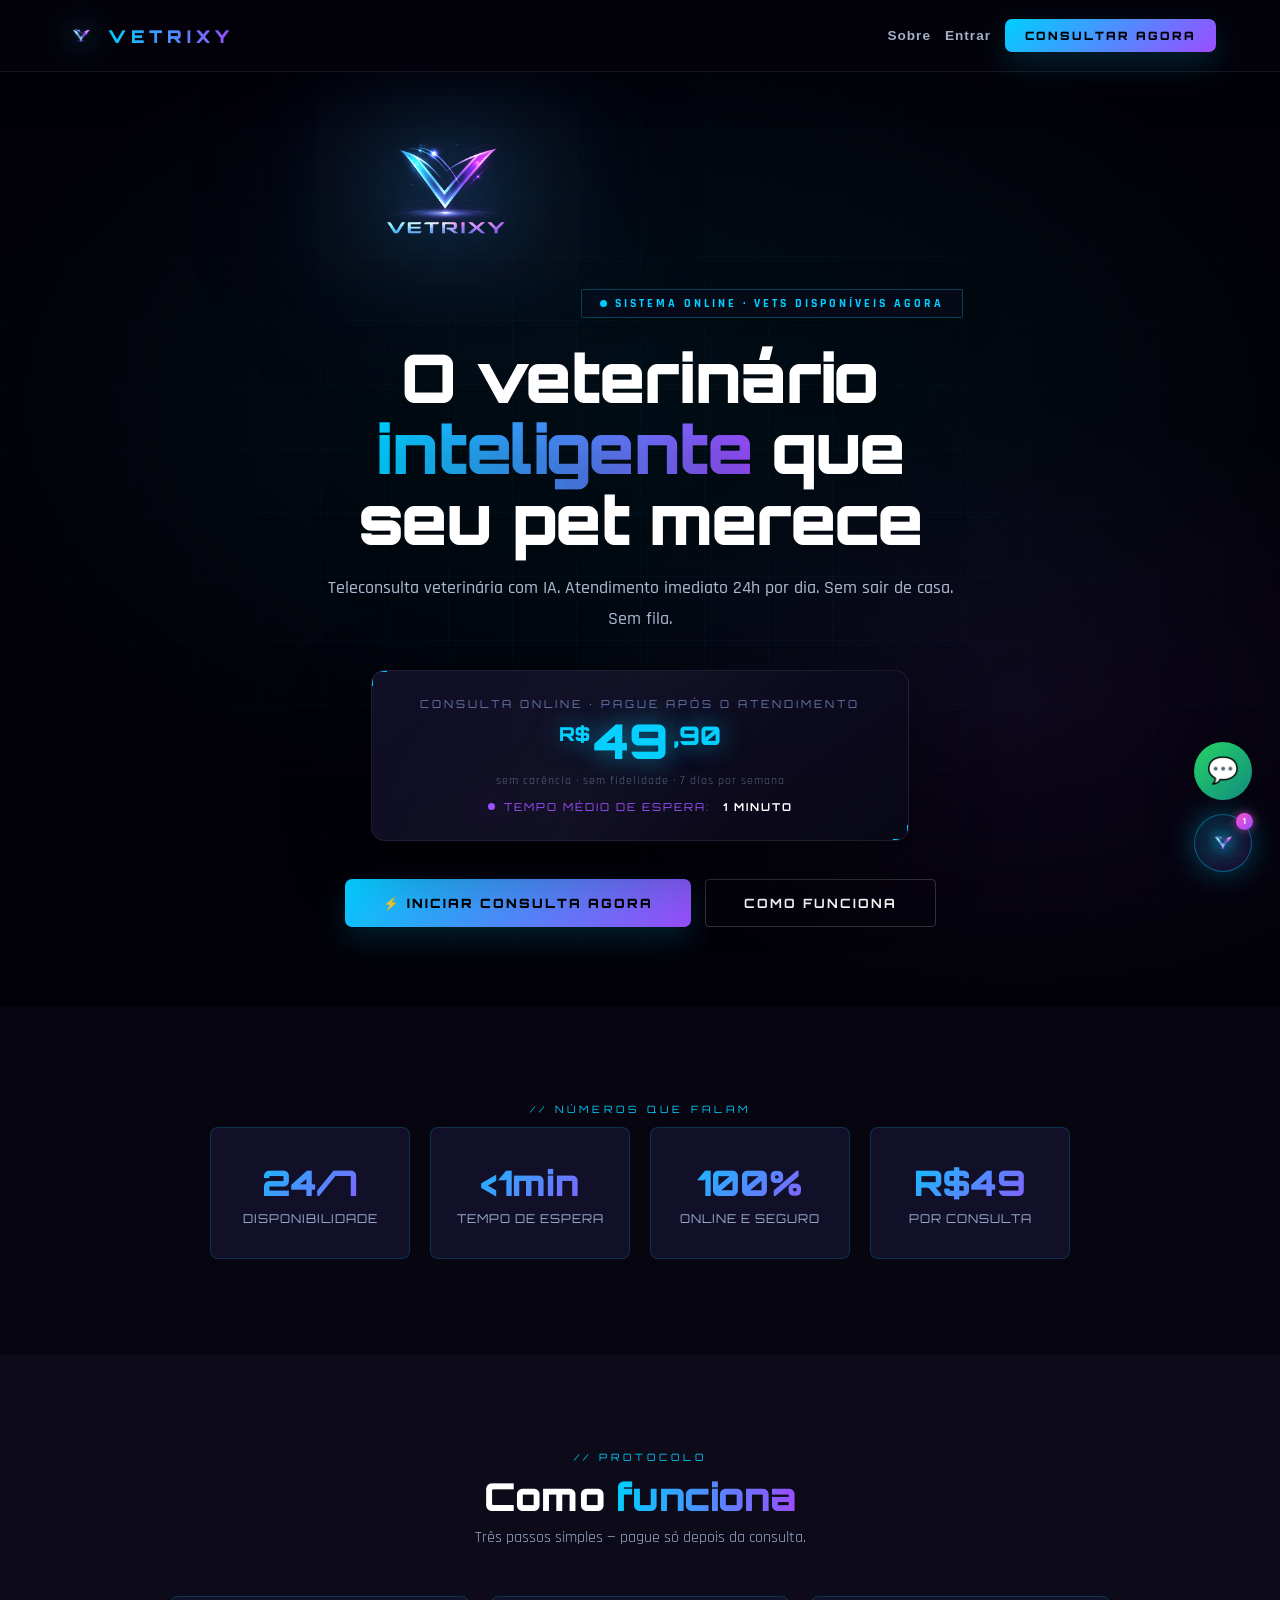
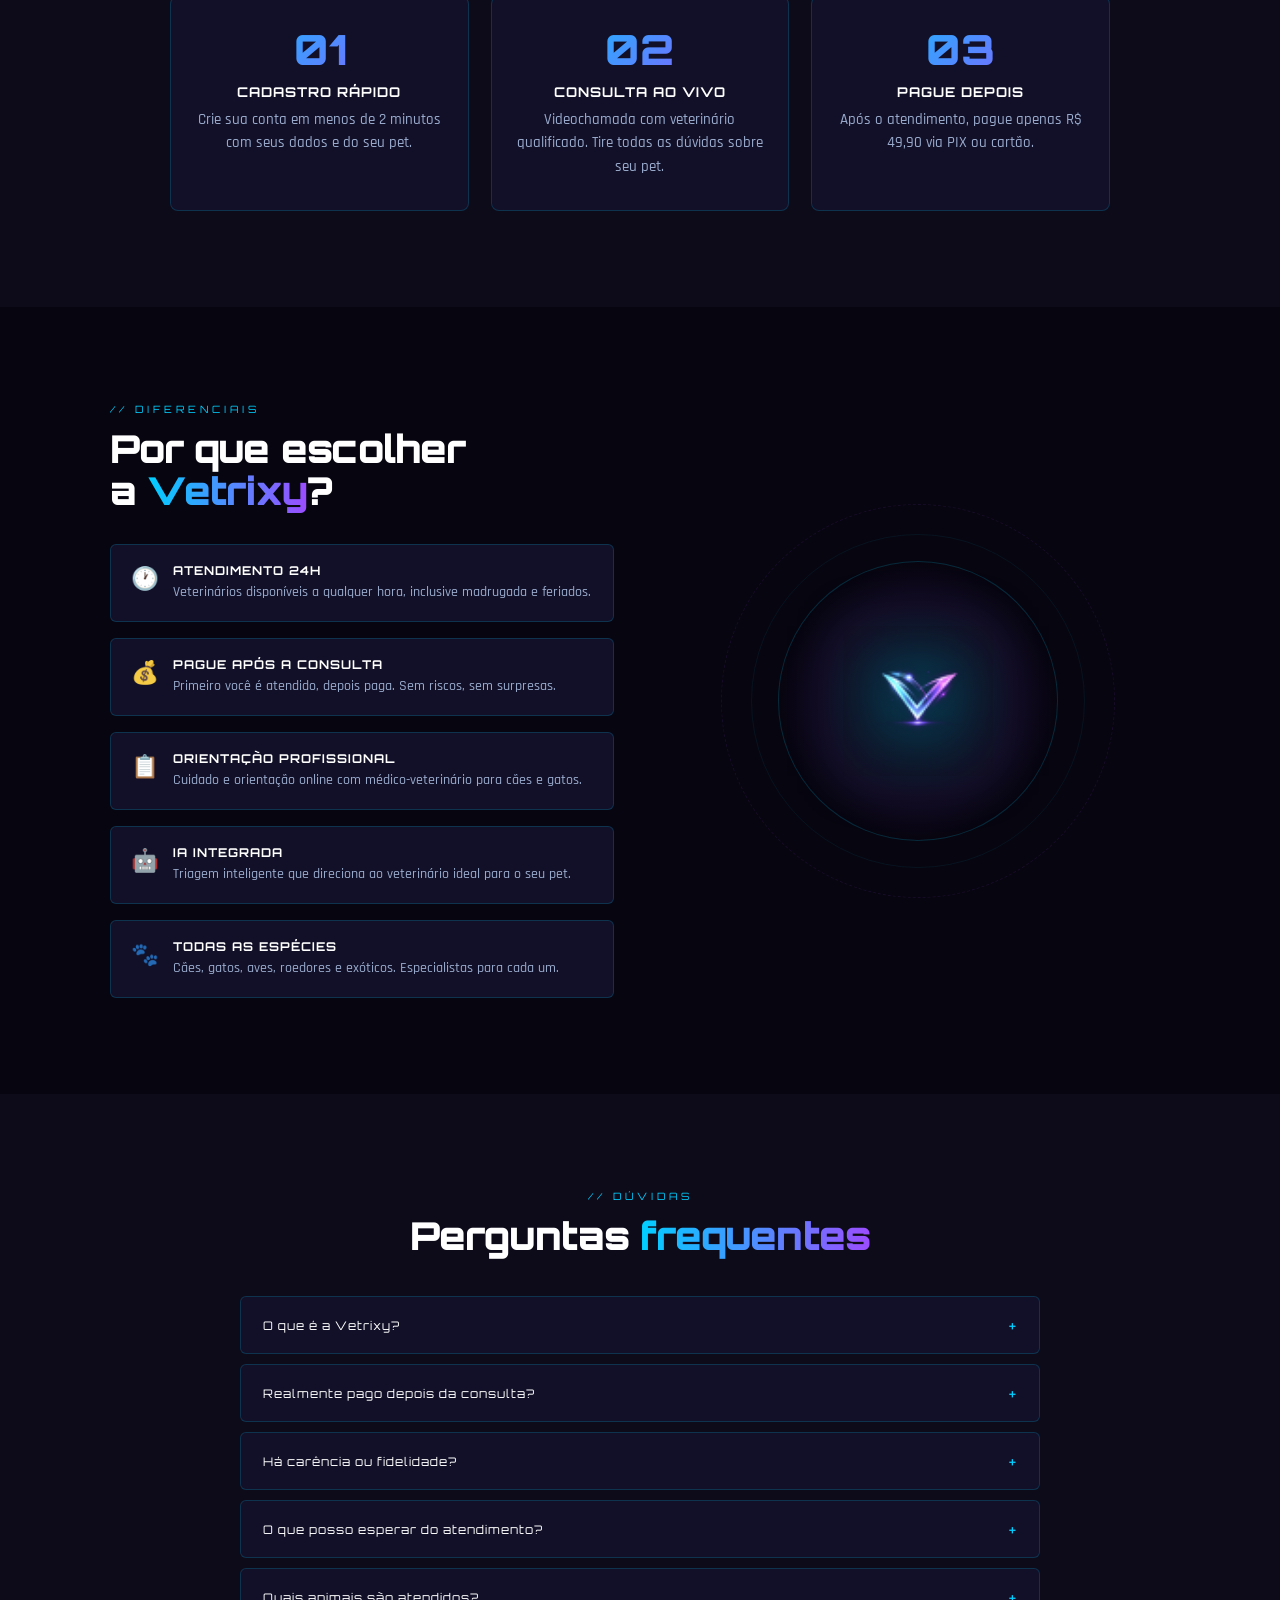
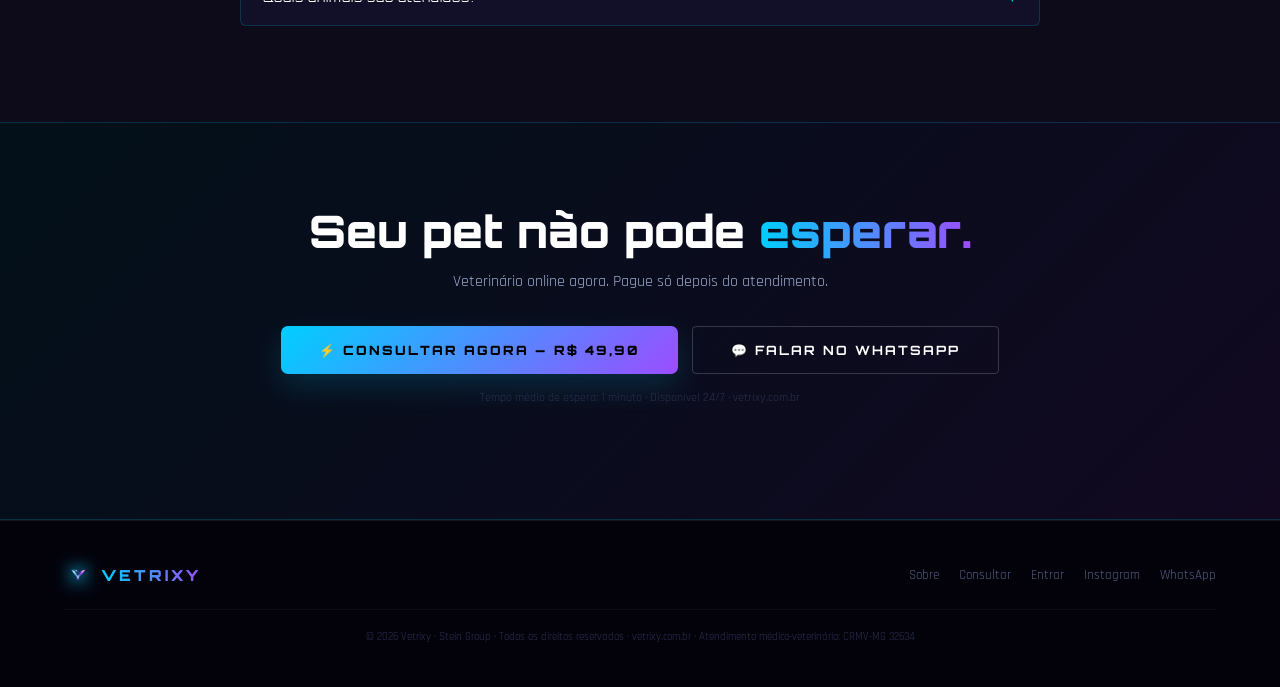
==== commit 76f1442f: "feat: add isolated special prescription interface" ====
--- a/dashboard.html
+++ b/dashboard.html
@@ -6,7 +6,7 @@
 <title>Vetrixy – Dashboard Veterinário</title>
 <script src="supabase.js"></script>
 <link href="https://fonts.googleapis.com/css2?family=Orbitron:wght@400;700;900&family=Rajdhani:wght@400;500;600;700&display=swap" rel="stylesheet">
-<link href="ai-copilot.css" rel="stylesheet">
+<link href="ai-copilot.css" rel="stylesheet">\n<script src="sncr-prescription.js" defer></script>
 <link href="professional-dashboard.css" rel="stylesheet">
 <style>
 :root{--c:#00cfff;--p:#9b4dff;--pk:#d44dff;--darker:#020108;--dark:#07050f;--mid:#0d0b1a;--card:#111028;--border:rgba(0,207,255,0.18)}
@@ -278,7 +278,7 @@
     <div class="page" id="pg-receitas">
       <div class="sec-hdr">
         <div><div class="sec-tag">// PRESCRIÇÃO</div><div class="sec-title">Receituários</div></div>
-        <button class="btn-new" onclick="openModal('nova-receita')">+ NOVO</button>
+        <div style="display:flex;gap:8px;flex-wrap:wrap"><button class="btn-ghost" onclick="openSpecialPrescription()">+ RECEITA ESPECIAL</button><button class="btn-new" onclick="openModal('nova-receita')">+ RECEITA COMUM</button></div>
       </div>
       <div class="tbl-wrap">
         <table class="tbl">
@@ -481,6 +481,39 @@
   </div>
 </div>
 
+<!-- ══ MODAL: RECEITA ESPECIAL / SNCR ══ -->
+<div class="modal-ov" id="modal-receita-especial">
+  <div class="modal">
+    <div class="modal-hdr">
+      <span class="modal-title">🔐 RECEITUÁRIO ESPECIAL</span>
+      <button class="btn-close" onclick="closeSpecialPrescription()">✕</button>
+    </div>
+    <div class="modal-body">
+      <div class="admin-note">Fluxo separado do receituário comum. A emissão oficial depende da validação do serviço regulatório integrado.</div>
+      <div class="fgrid3">
+        <div class="f"><label>Pet</label><input id="sncr-pet" placeholder="Thor"></div>
+        <div class="f"><label>Espécie</label><select id="sncr-especie"><option>Canino</option><option>Felino</option><option>Ave</option><option>Roedor</option><option>Coelho</option><option>Réptil</option><option>Outro</option></select></div>
+        <div class="f"><label>Raça / Idade / Peso</label><input id="sncr-info" placeholder="Golden · 3a · 28kg"></div>
+        <div class="f"><label>Tutor</label><input id="sncr-tutor" placeholder="João Silva"></div>
+        <div class="f"><label>CPF</label><input id="sncr-cpf" placeholder="000.000.000-00"></div>
+        <div class="f"><label>Tipo de receituário</label><select id="sncr-tipo"><option value="">Selecione</option><option>Receita de Controle Especial</option><option>Notificação de Receita</option></select></div>
+      </div>
+      <div class="card-sec">
+        <div class="card-sec-title">PRESCRIÇÃO ESPECIAL</div>
+        <div class="fgrid2">
+          <div class="f"><label>Medicamento</label><input id="sncr-medicamento" placeholder="Medicamento / apresentação"></div>
+          <div class="f"><label>Dose</label><input id="sncr-dose" placeholder="Dose e frequência"></div>
+        </div>
+        <div class="f"><label>Instruções de uso</label><textarea id="sncr-instrucoes" placeholder="Via, intervalo, duração e orientações"></textarea></div>
+      </div>
+    </div>
+    <div class="modal-footer">
+      <button class="btn-ghost" onclick="closeSpecialPrescription()">CANCELAR</button>
+      <button class="btn-save" id="sncr-submit" onclick="submitSpecialPrescription()">VALIDAR E EMITIR</button>
+    </div>
+  </div>
+</div>
+
 <!-- ══ MODAL: NOVA RECEITA ══ -->
 <div class="modal-ov" id="modal-nova-receita">
   <div class="modal">
